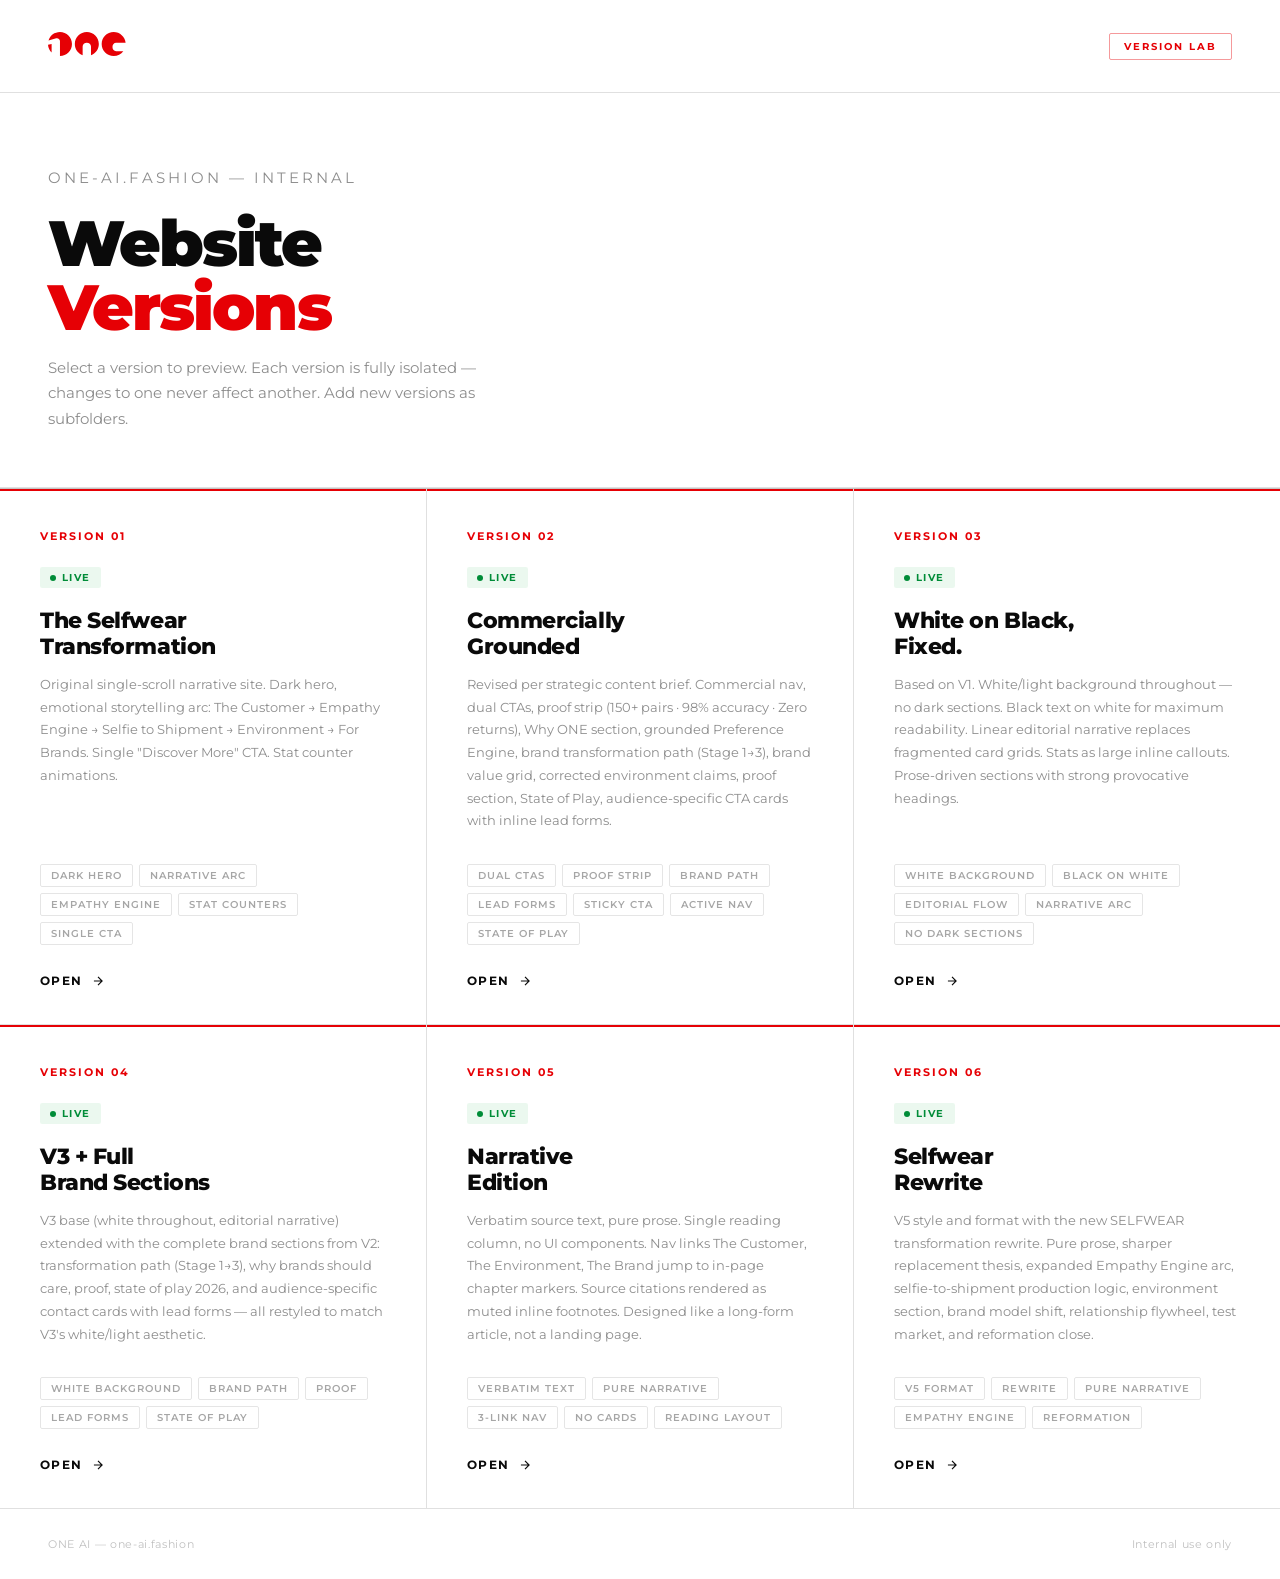
==== index.html @ 87f0263e "Add selfwear v6 page" ====
<!DOCTYPE html>
<html lang="en">
<head>
  <meta charset="UTF-8" />
  <meta name="viewport" content="width=device-width, initial-scale=1.0" />
  <title>ONE — Version Lab</title>
  <link rel="preconnect" href="https://fonts.googleapis.com" />
  <link rel="preconnect" href="https://fonts.gstatic.com" crossorigin />
  <link href="https://fonts.googleapis.com/css2?family=Montserrat:wght@400;500;600;700;800;900&display=swap" rel="stylesheet" />
  <style>
    :root {
      --red: #E60005;
      --black: #0a0a0a;
      --dark: #111;
      --border: rgba(0,0,0,0.08);
      --border-mid: rgba(0,0,0,0.12);
      --font: 'Montserrat', sans-serif;
    }

    *, *::before, *::after { box-sizing: border-box; margin: 0; padding: 0; }

    body {
      font-family: var(--font);
      background: #ffffff;
      color: var(--black);
      min-height: 100vh;
      -webkit-font-smoothing: antialiased;
    }

    /* ---- HEADER ---- */
    header {
      display: flex;
      align-items: center;
      justify-content: space-between;
      padding: 32px 48px;
      border-bottom: 1px solid var(--border-mid);
    }

    .logo svg { height: 24px; width: auto; }

    .lab-badge {
      font-size: 10px;
      font-weight: 700;
      letter-spacing: 0.2em;
      text-transform: uppercase;
      color: var(--red);
      border: 1px solid rgba(230,0,5,0.4);
      padding: 6px 14px;
      border-radius: 2px;
    }

    /* ---- HERO ---- */
    .hero {
      padding: 72px 48px 56px;
      border-bottom: 1px solid var(--border-mid);
    }

    .hero-eyebrow {
      font-size: 11px;
      font-weight: 700;
      letter-spacing: 0.2em;
      text-transform: uppercase;
      color: rgba(0,0,0,0.35);
      margin-bottom: 20px;
    }

    .hero h1 {
      font-size: clamp(36px, 5vw, 64px);
      font-weight: 900;
      letter-spacing: -0.03em;
      line-height: 1;
      margin-bottom: 16px;
      color: var(--black);
    }

    .hero h1 span { color: var(--red); }

    .hero p {
      font-size: 15px;
      color: rgba(0,0,0,0.45);
      font-weight: 400;
      max-width: 480px;
      line-height: 1.7;
    }

    /* ---- GRID ---- */
    .grid {
      display: grid;
      grid-template-columns: repeat(auto-fill, minmax(340px, 1fr));
      gap: 1px;
      background: var(--border-mid);
      border-top: 1px solid var(--border-mid);
    }

    /* ---- VERSION CARD ---- */
    .version-card {
      background: #ffffff;
      padding: 40px 40px 36px;
      display: flex;
      flex-direction: column;
      gap: 0;
      position: relative;
      overflow: hidden;
      transition: background 0.3s;
      text-decoration: none;
      color: inherit;
    }

    .version-card:hover { background: #f7f7f7; }

    .version-card.active::before {
      content: '';
      position: absolute;
      top: 0; left: 0; right: 0;
      height: 2px;
      background: var(--red);
    }

    .version-card.wip { cursor: default; }
    .version-card.wip:hover { background: #ffffff; }

    /* version number */
    .v-num {
      font-size: 11px;
      font-weight: 700;
      letter-spacing: 0.18em;
      text-transform: uppercase;
      color: rgba(0,0,0,0.2);
      margin-bottom: 24px;
    }

    .version-card.active .v-num { color: var(--red); }

    /* status pill */
    .v-status {
      display: inline-flex;
      align-items: center;
      gap: 6px;
      font-size: 10px;
      font-weight: 700;
      letter-spacing: 0.14em;
      text-transform: uppercase;
      padding: 4px 10px;
      border-radius: 2px;
      margin-bottom: 20px;
      width: fit-content;
    }

    .v-status .dot {
      width: 6px; height: 6px;
      border-radius: 50%;
    }

    .v-status.live { background: rgba(0,160,60,0.08); color: #008c38; }
    .v-status.live .dot { background: #008c38; }

    .v-status.wip { background: rgba(180,110,0,0.08); color: #b07000; }
    .v-status.wip .dot { background: #b07000; }

    .v-status.planned { background: rgba(0,0,0,0.04); color: rgba(0,0,0,0.3); }
    .v-status.planned .dot { background: rgba(0,0,0,0.2); }

    /* title */
    .v-title {
      font-size: 22px;
      font-weight: 800;
      letter-spacing: -0.02em;
      color: var(--black);
      margin-bottom: 12px;
      line-height: 1.2;
    }

    /* description */
    .v-desc {
      font-size: 13px;
      line-height: 1.75;
      color: rgba(0,0,0,0.45);
      margin-bottom: 32px;
      flex: 1;
    }

    /* tags */
    .v-tags {
      display: flex;
      flex-wrap: wrap;
      gap: 6px;
      margin-bottom: 28px;
    }

    .v-tag {
      font-size: 10px;
      font-weight: 600;
      letter-spacing: 0.1em;
      text-transform: uppercase;
      color: rgba(0,0,0,0.35);
      border: 1px solid rgba(0,0,0,0.1);
      padding: 4px 10px;
      border-radius: 2px;
    }

    /* CTA */
    .v-cta {
      display: inline-flex;
      align-items: center;
      gap: 8px;
      font-size: 12px;
      font-weight: 700;
      letter-spacing: 0.12em;
      text-transform: uppercase;
      color: var(--black);
      transition: color 0.2s, gap 0.2s;
    }

    .version-card:hover .v-cta { color: var(--red); gap: 12px; }

    .v-cta-disabled {
      font-size: 12px;
      font-weight: 600;
      letter-spacing: 0.1em;
      text-transform: uppercase;
      color: rgba(0,0,0,0.2);
    }

    .v-cta svg, .v-cta-disabled svg {
      width: 14px; height: 14px;
      flex-shrink: 0;
    }

    /* ---- FOOTER ---- */
    footer {
      padding: 28px 48px;
      border-top: 1px solid var(--border-mid);
      display: flex;
      align-items: center;
      justify-content: space-between;
      font-size: 11px;
      color: rgba(0,0,0,0.25);
      letter-spacing: 0.06em;
    }

    /* ---- RESPONSIVE ---- */
    @media (max-width: 600px) {
      header, .hero, footer { padding: 24px; }
      .grid { grid-template-columns: 1fr; }
      .version-card { padding: 28px 24px; }
    }
  </style>
</head>
<body>

  <header>
    <div class="logo">
      <svg viewBox="0 0 550.077 170.079" xmlns="http://www.w3.org/2000/svg">
        <path fill="#E60005" d="M0,91.135c1.524,21.521,11.056,40.831,25.635,54.965V84.266L0,91.135z M169.862,85.04c0-46.967-38.073-85.039-85.039-85.039c-38.071,0-70.298,25.018-81.14,59.51l54.316-14.554l0.007-0.001c1.771-0.479,3.634-0.735,5.557-0.735c11.741,0,21.26,9.518,21.26,21.26v104.599C131.789,170.079,169.862,132.006,169.862,85.04"/>
        <path fill="#E60005" d="M360.18,85.04c0-46.967-38.072-85.039-85.039-85.039s-85.04,38.072-85.04,85.039c0,36.559,23.07,67.728,55.446,79.747v-62.739c0-14.09,13.249-25.512,29.594-25.512c16.343,0,29.593,11.422,29.593,25.512v0.001v62.738C337.109,152.768,360.18,121.599,360.18,85.04"/>
        <path fill="#E60005" d="M550.077,76.536c-4.268-42.974-40.523-76.535-84.618-76.535c-46.967,0-85.04,38.073-85.04,85.039s38.073,85.039,85.04,85.039c27.973,0,52.792-13.508,68.29-34.356h-51.283c-14.089,0-25.511-13.249-25.511-29.593s11.422-29.594,25.511-29.594c0.001,0,0.001,0,0.001,0H550.077z"/>
      </svg>
    </div>
    <div class="lab-badge">Version Lab</div>
  </header>

  <div class="hero">
    <p class="hero-eyebrow">one-ai.fashion — internal</p>
    <h1>Website<br/><span>Versions</span></h1>
    <p>Select a version to preview. Each version is fully isolated — changes to one never affect another. Add new versions as subfolders.</p>
  </div>

  <div class="grid">

    <!-- V1 — LIVE -->
    <a class="version-card active" href="v1/">
      <div class="v-num">Version 01</div>
      <div class="v-status live"><span class="dot"></span> Live</div>
      <div class="v-title">The Selfwear<br/>Transformation</div>
      <p class="v-desc">Original single-scroll narrative site. Dark hero, emotional storytelling arc: The Customer → Empathy Engine → Selfie to Shipment → Environment → For Brands. Single "Discover More" CTA. Stat counter animations.</p>
      <div class="v-tags">
        <span class="v-tag">Dark Hero</span>
        <span class="v-tag">Narrative Arc</span>
        <span class="v-tag">Empathy Engine</span>
        <span class="v-tag">Stat Counters</span>
        <span class="v-tag">Single CTA</span>
      </div>
      <div class="v-cta">
        Open
        <svg viewBox="0 0 24 24" fill="none" stroke="currentColor" stroke-width="2"><path d="M5 12h14M12 5l7 7-7 7"/></svg>
      </div>
    </a>

    <!-- V2 — LIVE -->
    <a class="version-card active" href="v2/">
      <div class="v-num">Version 02</div>
      <div class="v-status live"><span class="dot"></span> Live</div>
      <div class="v-title">Commercially<br/>Grounded</div>
      <p class="v-desc">Revised per strategic content brief. Commercial nav, dual CTAs, proof strip (150+ pairs · 98% accuracy · Zero returns), Why ONE section, grounded Preference Engine, brand transformation path (Stage 1→3), brand value grid, corrected environment claims, proof section, State of Play, audience-specific CTA cards with inline lead forms.</p>
      <div class="v-tags">
        <span class="v-tag">Dual CTAs</span>
        <span class="v-tag">Proof Strip</span>
        <span class="v-tag">Brand Path</span>
        <span class="v-tag">Lead Forms</span>
        <span class="v-tag">Sticky CTA</span>
        <span class="v-tag">Active Nav</span>
        <span class="v-tag">State of Play</span>
      </div>
      <div class="v-cta">
        Open
        <svg viewBox="0 0 24 24" fill="none" stroke="currentColor" stroke-width="2"><path d="M5 12h14M12 5l7 7-7 7"/></svg>
      </div>
    </a>

    <!-- V3 — LIVE -->
    <a class="version-card active" href="v3/">
      <div class="v-num">Version 03</div>
      <div class="v-status live"><span class="dot"></span> Live</div>
      <div class="v-title">White on Black,<br/>Fixed.</div>
      <p class="v-desc">Based on V1. White/light background throughout — no dark sections. Black text on white for maximum readability. Linear editorial narrative replaces fragmented card grids. Stats as large inline callouts. Prose-driven sections with strong provocative headings.</p>
      <div class="v-tags">
        <span class="v-tag">White Background</span>
        <span class="v-tag">Black on White</span>
        <span class="v-tag">Editorial Flow</span>
        <span class="v-tag">Narrative Arc</span>
        <span class="v-tag">No Dark Sections</span>
      </div>
      <div class="v-cta">
        Open
        <svg viewBox="0 0 24 24" fill="none" stroke="currentColor" stroke-width="2"><path d="M5 12h14M12 5l7 7-7 7"/></svg>
      </div>
    </a>

    <!-- V4 — LIVE -->
    <a class="version-card active" href="v4/">
      <div class="v-num">Version 04</div>
      <div class="v-status live"><span class="dot"></span> Live</div>
      <div class="v-title">V3 + Full<br/>Brand Sections</div>
      <p class="v-desc">V3 base (white throughout, editorial narrative) extended with the complete brand sections from V2: transformation path (Stage 1→3), why brands should care, proof, state of play 2026, and audience-specific contact cards with lead forms — all restyled to match V3's white/light aesthetic.</p>
      <div class="v-tags">
        <span class="v-tag">White Background</span>
        <span class="v-tag">Brand Path</span>
        <span class="v-tag">Proof</span>
        <span class="v-tag">Lead Forms</span>
        <span class="v-tag">State of Play</span>
      </div>
      <div class="v-cta">
        Open
        <svg viewBox="0 0 24 24" fill="none" stroke="currentColor" stroke-width="2"><path d="M5 12h14M12 5l7 7-7 7"/></svg>
      </div>
    </a>

    <!-- V5 — LIVE -->
    <a class="version-card active" href="v5/">
      <div class="v-num">Version 05</div>
      <div class="v-status live"><span class="dot"></span> Live</div>
      <div class="v-title">Narrative<br/>Edition</div>
      <p class="v-desc">Verbatim source text, pure prose. Single reading column, no UI components. Nav links The Customer, The Environment, The Brand jump to in-page chapter markers. Source citations rendered as muted inline footnotes. Designed like a long-form article, not a landing page.</p>
      <div class="v-tags">
        <span class="v-tag">Verbatim Text</span>
        <span class="v-tag">Pure Narrative</span>
        <span class="v-tag">3-Link Nav</span>
        <span class="v-tag">No Cards</span>
        <span class="v-tag">Reading Layout</span>
      </div>
      <div class="v-cta">
        Open
        <svg viewBox="0 0 24 24" fill="none" stroke="currentColor" stroke-width="2"><path d="M5 12h14M12 5l7 7-7 7"/></svg>
      </div>
    </a>

    <!-- V6 - LIVE -->
    <a class="version-card active" href="v6/">
      <div class="v-num">Version 06</div>
      <div class="v-status live"><span class="dot"></span> Live</div>
      <div class="v-title">Selfwear<br/>Rewrite</div>
      <p class="v-desc">V5 style and format with the new SELFWEAR transformation rewrite. Pure prose, sharper replacement thesis, expanded Empathy Engine arc, selfie-to-shipment production logic, environment section, brand model shift, relationship flywheel, test market, and reformation close.</p>
      <div class="v-tags">
        <span class="v-tag">V5 Format</span>
        <span class="v-tag">Rewrite</span>
        <span class="v-tag">Pure Narrative</span>
        <span class="v-tag">Empathy Engine</span>
        <span class="v-tag">Reformation</span>
      </div>
      <div class="v-cta">
        Open
        <svg viewBox="0 0 24 24" fill="none" stroke="currentColor" stroke-width="2"><path d="M5 12h14M12 5l7 7-7 7"/></svg>
      </div>
    </a>

  </div>

  <footer>
    <span>ONE AI — one-ai.fashion</span>
    <span>Internal use only</span>
  </footer>

</body>
</html>
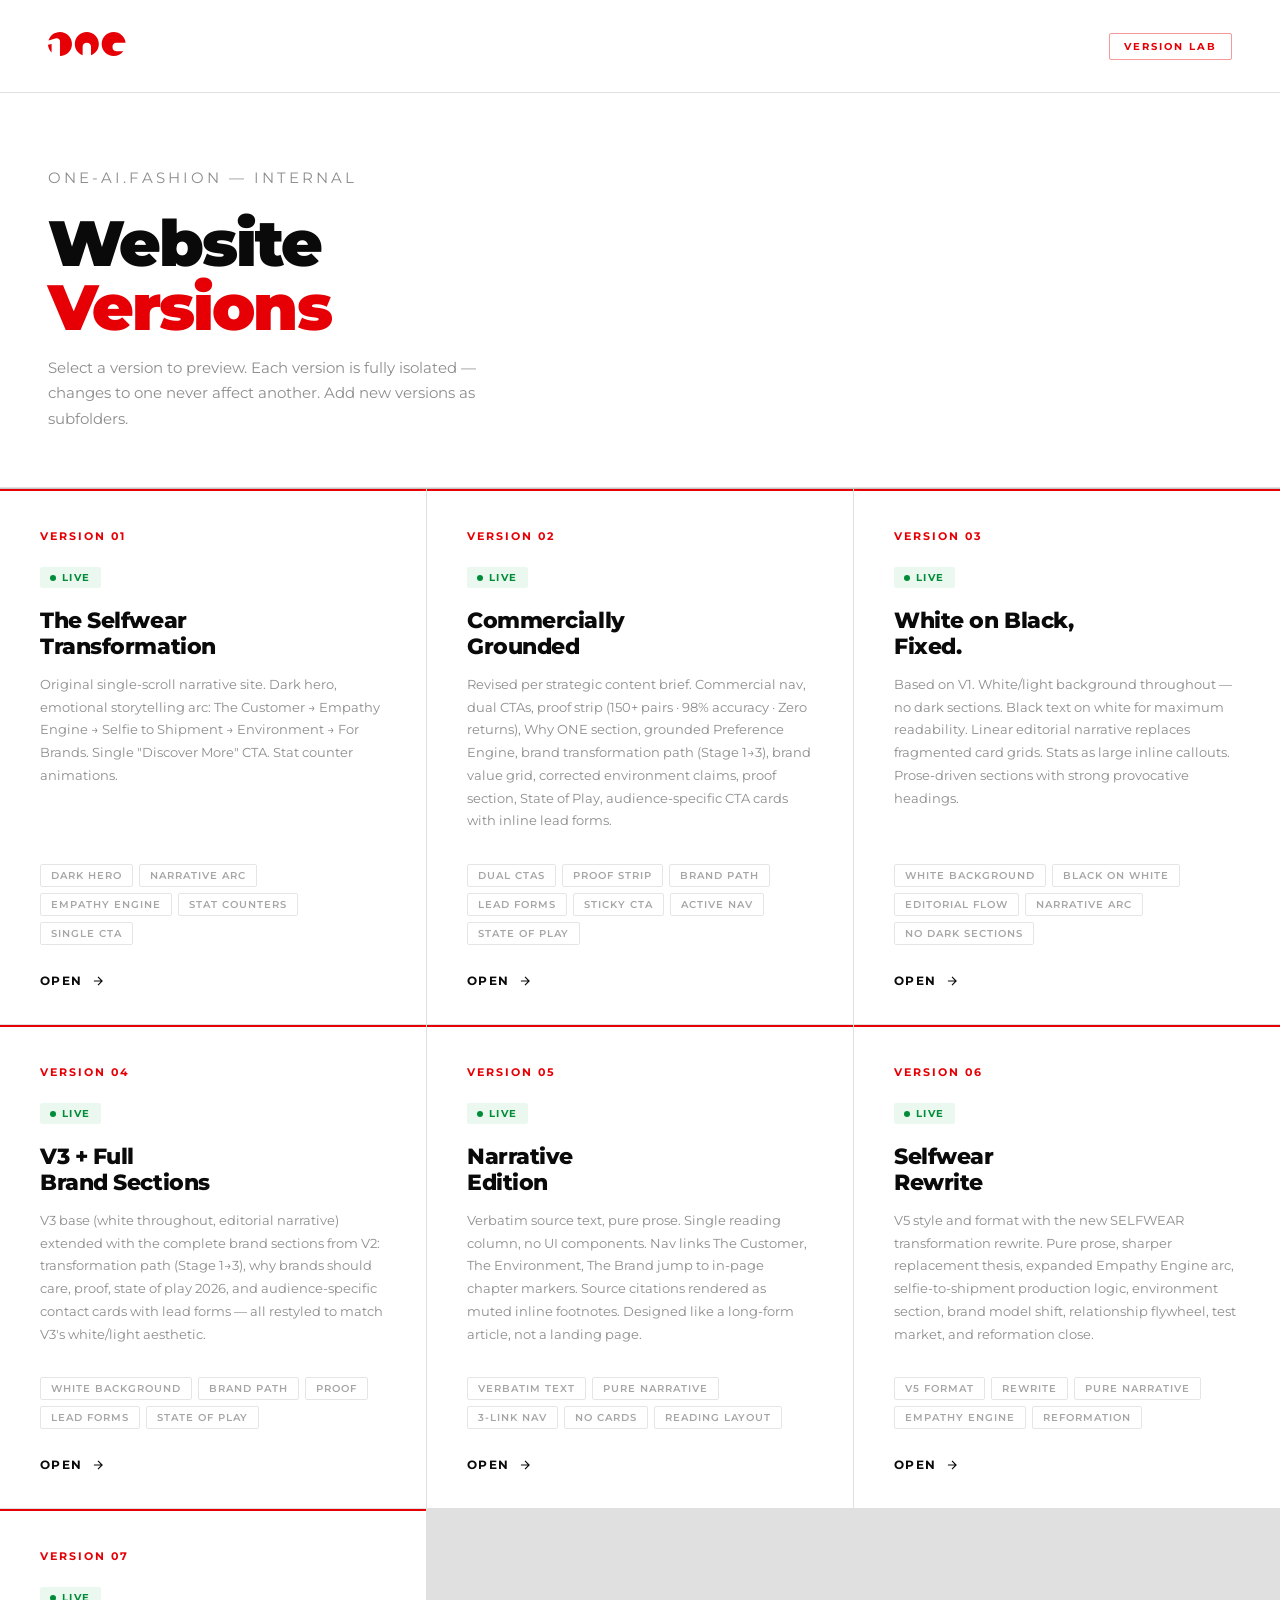
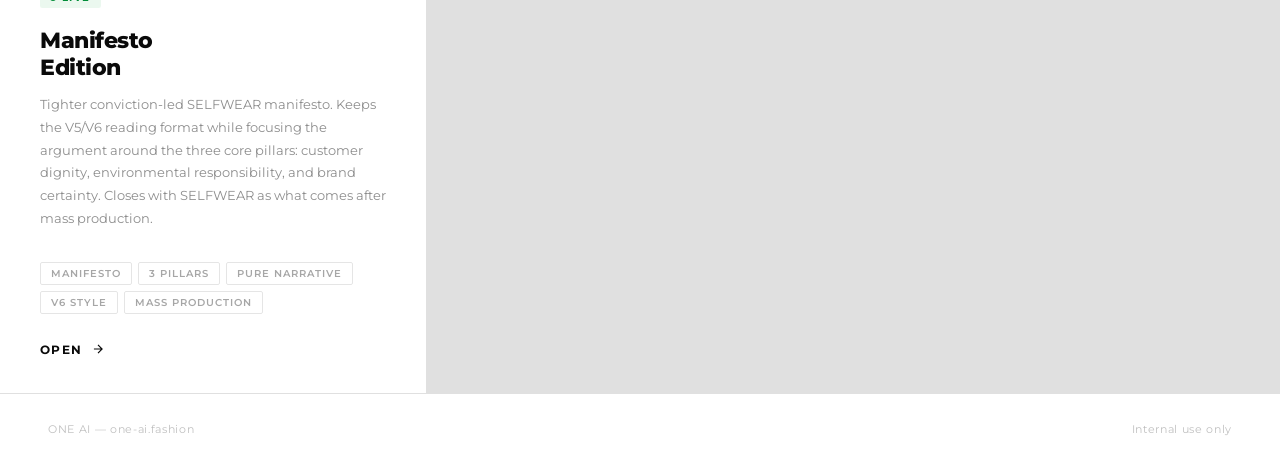
==== commit 17a9a81c: "Add selfwear v7 manifesto page" ====
--- a/index.html
+++ b/index.html
@@ -383,6 +383,25 @@
       </div>
     </a>
 
+    <!-- V7 - LIVE -->
+    <a class="version-card active" href="v7/">
+      <div class="v-num">Version 07</div>
+      <div class="v-status live"><span class="dot"></span> Live</div>
+      <div class="v-title">Manifesto<br/>Edition</div>
+      <p class="v-desc">Tighter conviction-led SELFWEAR manifesto. Keeps the V5/V6 reading format while focusing the argument around the three core pillars: customer dignity, environmental responsibility, and brand certainty. Closes with SELFWEAR as what comes after mass production.</p>
+      <div class="v-tags">
+        <span class="v-tag">Manifesto</span>
+        <span class="v-tag">3 Pillars</span>
+        <span class="v-tag">Pure Narrative</span>
+        <span class="v-tag">V6 Style</span>
+        <span class="v-tag">Mass Production</span>
+      </div>
+      <div class="v-cta">
+        Open
+        <svg viewBox="0 0 24 24" fill="none" stroke="currentColor" stroke-width="2"><path d="M5 12h14M12 5l7 7-7 7"/></svg>
+      </div>
+    </a>
+
   </div>
 
   <footer>
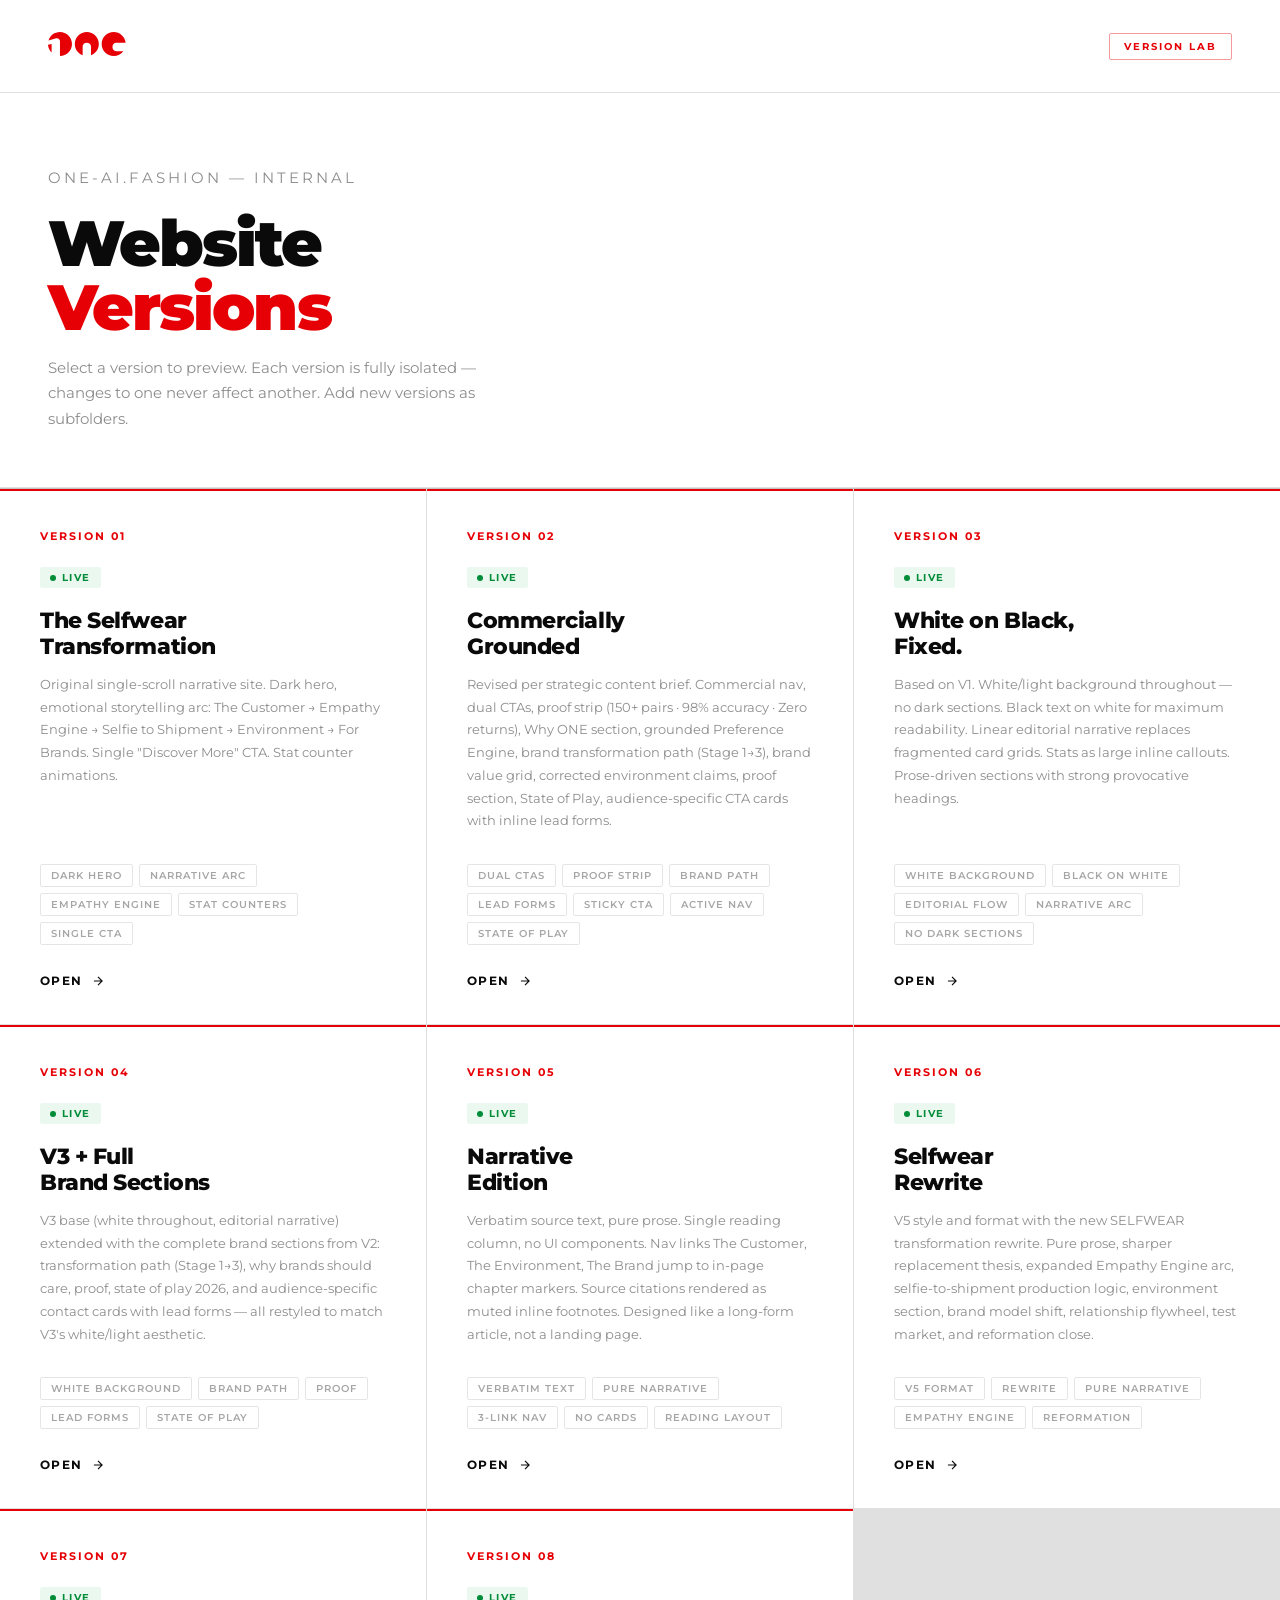
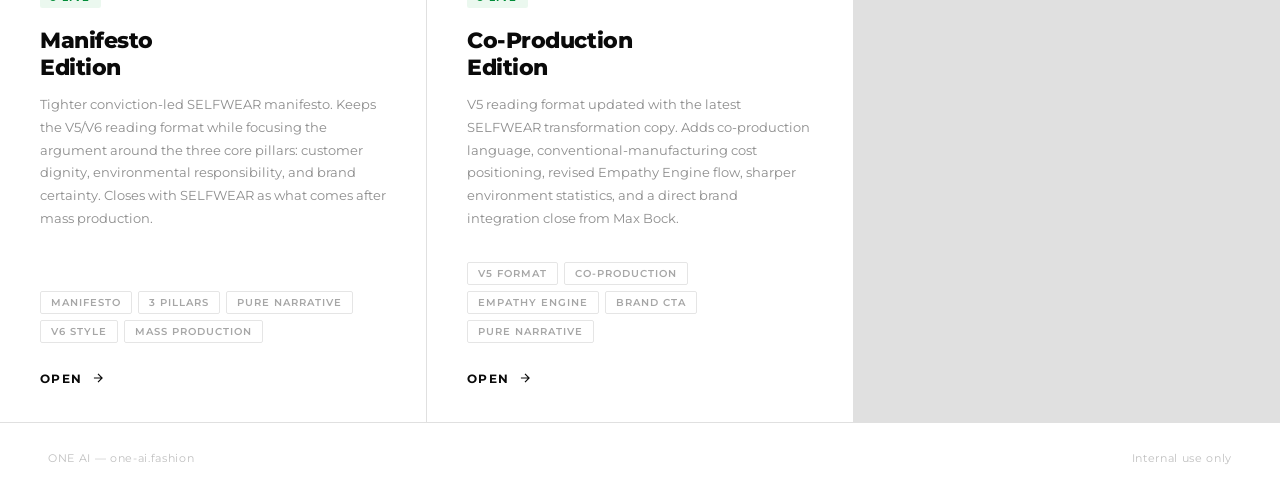
==== commit 391754c3: "Add selfwear v8 co-production page" ====
--- a/index.html
+++ b/index.html
@@ -402,6 +402,25 @@
       </div>
     </a>
 
+    <!-- V8 - LIVE -->
+    <a class="version-card active" href="v8/">
+      <div class="v-num">Version 08</div>
+      <div class="v-status live"><span class="dot"></span> Live</div>
+      <div class="v-title">Co-Production<br/>Edition</div>
+      <p class="v-desc">V5 reading format updated with the latest SELFWEAR transformation copy. Adds co-production language, conventional-manufacturing cost positioning, revised Empathy Engine flow, sharper environment statistics, and a direct brand integration close from Max Bock.</p>
+      <div class="v-tags">
+        <span class="v-tag">V5 Format</span>
+        <span class="v-tag">Co-Production</span>
+        <span class="v-tag">Empathy Engine</span>
+        <span class="v-tag">Brand CTA</span>
+        <span class="v-tag">Pure Narrative</span>
+      </div>
+      <div class="v-cta">
+        Open
+        <svg viewBox="0 0 24 24" fill="none" stroke="currentColor" stroke-width="2"><path d="M5 12h14M12 5l7 7-7 7"/></svg>
+      </div>
+    </a>
+
   </div>
 
   <footer>
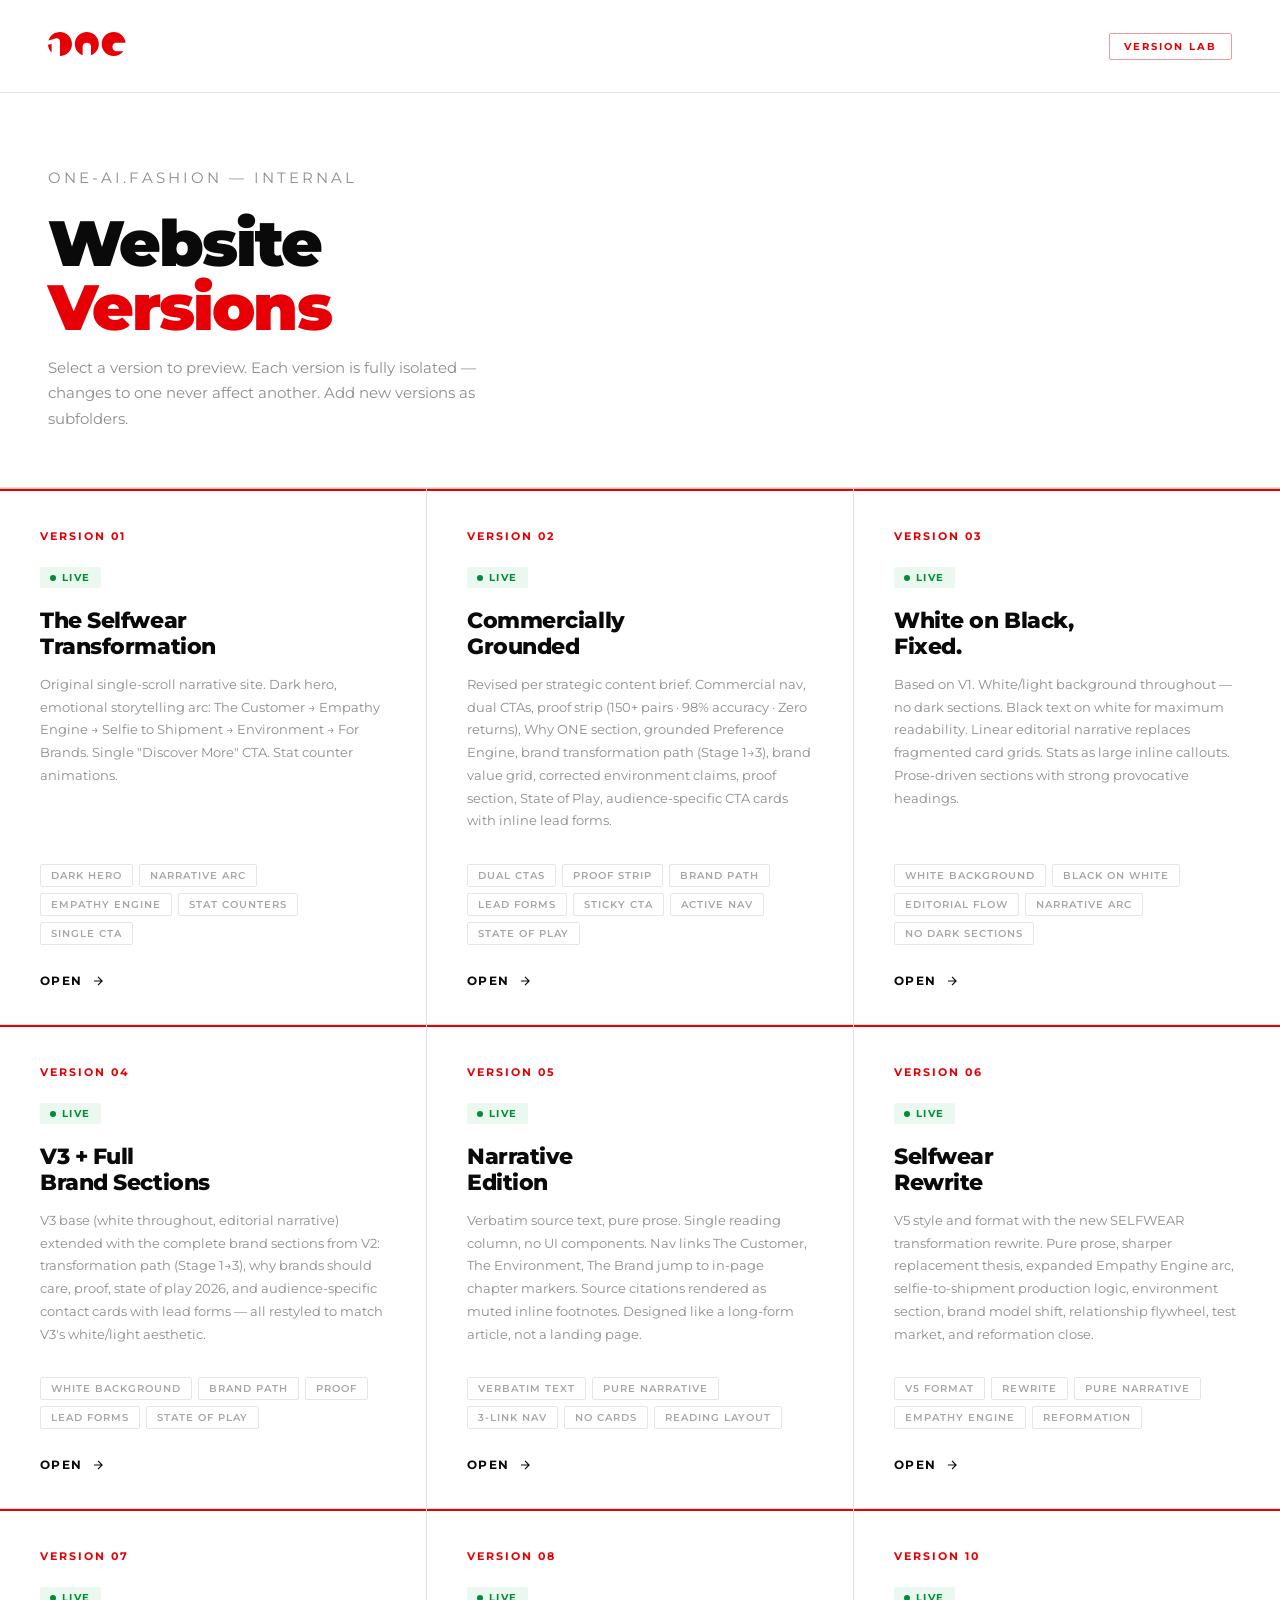
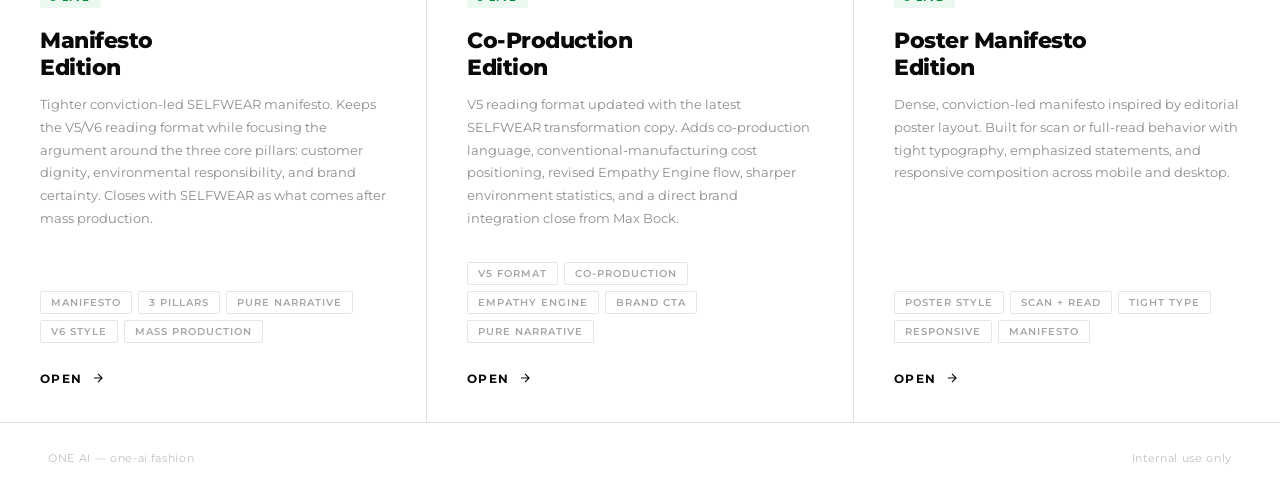
==== commit 28f20513: "Add V10 responsive poster-style manifesto page" ====
--- a/index.html
+++ b/index.html
@@ -421,6 +421,25 @@
       </div>
     </a>
 
+    <!-- V10 - LIVE -->
+    <a class="version-card active" href="v10/">
+      <div class="v-num">Version 10</div>
+      <div class="v-status live"><span class="dot"></span> Live</div>
+      <div class="v-title">Poster Manifesto<br/>Edition</div>
+      <p class="v-desc">Dense, conviction-led manifesto inspired by editorial poster layout. Built for scan or full-read behavior with tight typography, emphasized statements, and responsive composition across mobile and desktop.</p>
+      <div class="v-tags">
+        <span class="v-tag">Poster Style</span>
+        <span class="v-tag">Scan + Read</span>
+        <span class="v-tag">Tight Type</span>
+        <span class="v-tag">Responsive</span>
+        <span class="v-tag">Manifesto</span>
+      </div>
+      <div class="v-cta">
+        Open
+        <svg viewBox="0 0 24 24" fill="none" stroke="currentColor" stroke-width="2"><path d="M5 12h14M12 5l7 7-7 7"/></svg>
+      </div>
+    </a>
+
   </div>
 
   <footer>
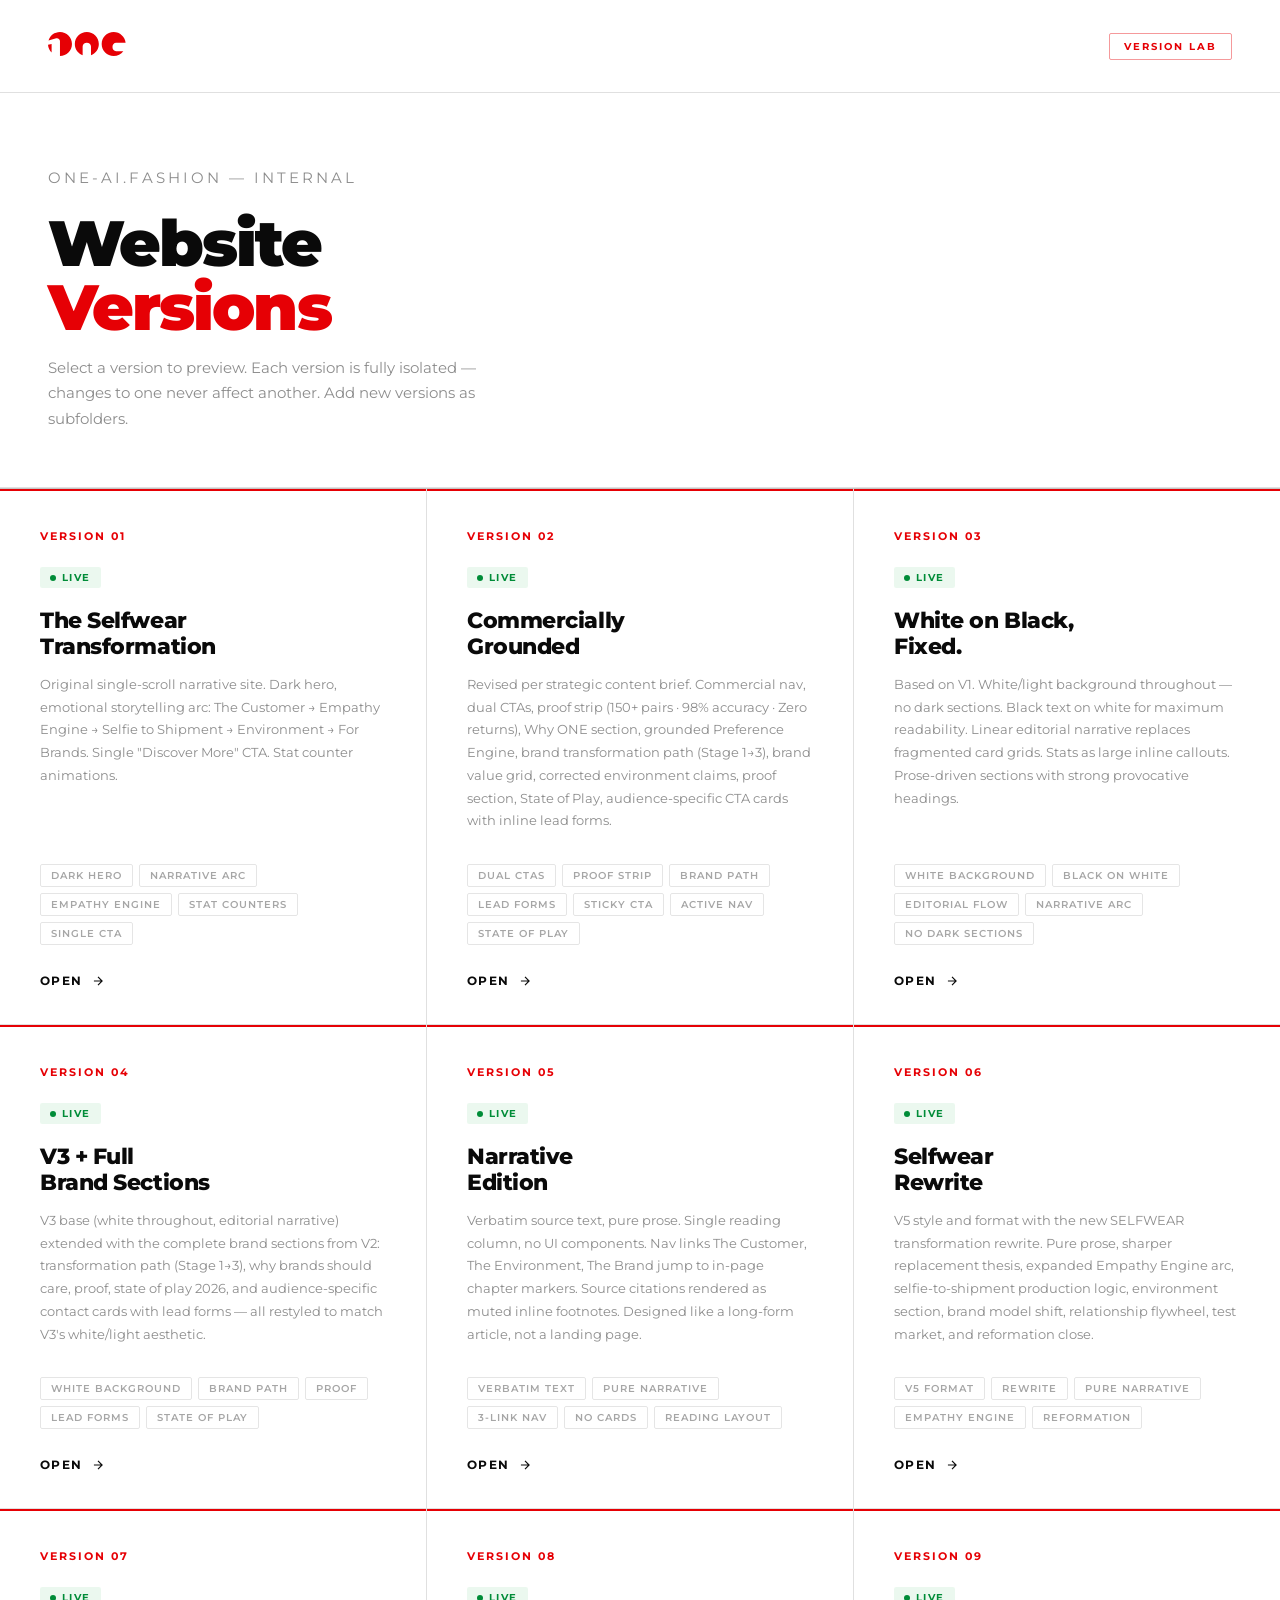
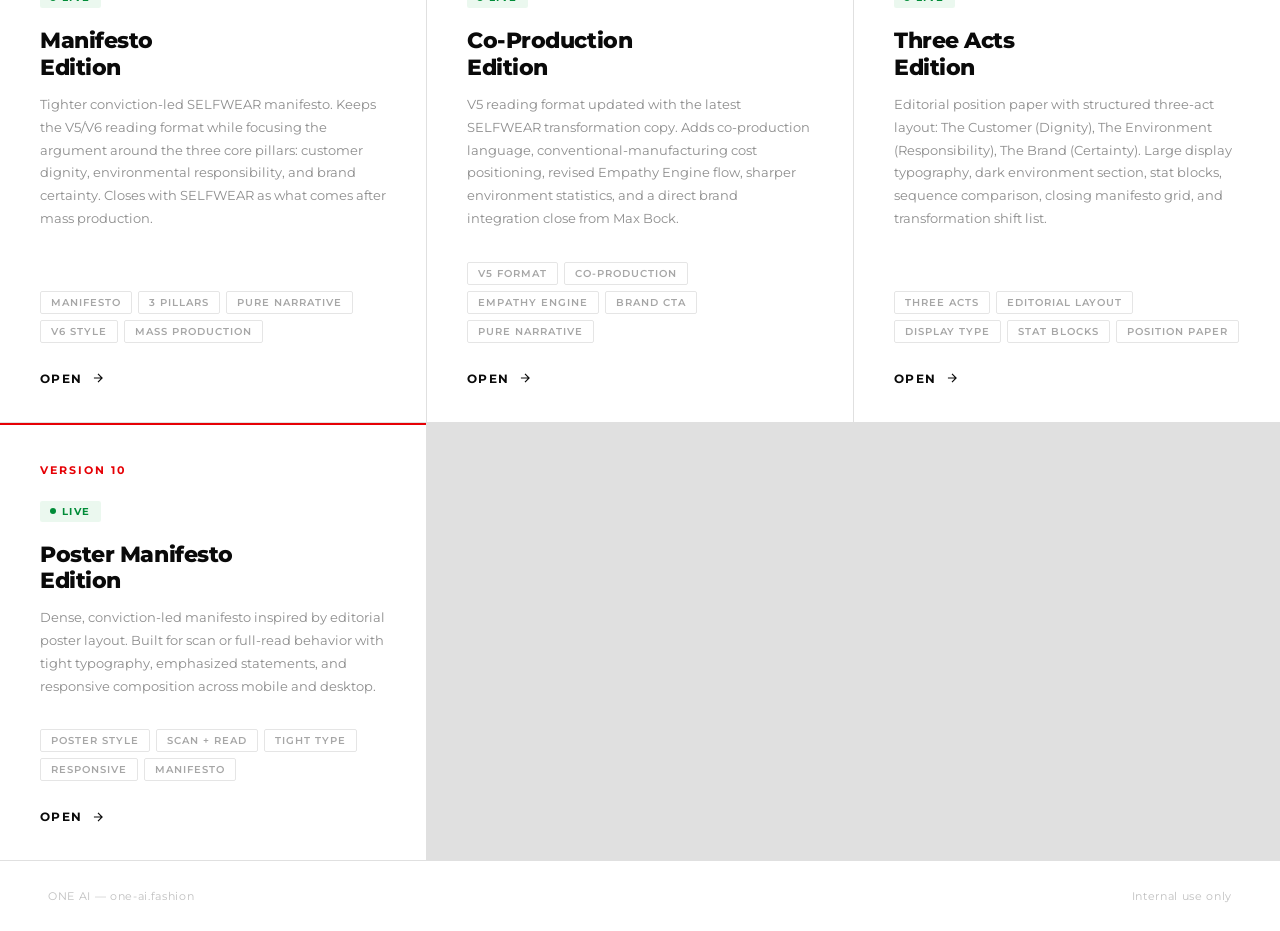
==== commit a6a9596d: "Add V9 standalone sales engine edition Replicates sales-engine.negronvangrieken.com/Selfwear_Standal" ====
--- a/index.html
+++ b/index.html
@@ -421,6 +421,25 @@
       </div>
     </a>
 
+    <!-- V9 - LIVE -->
+    <a class="version-card active" href="v9/">
+      <div class="v-num">Version 09</div>
+      <div class="v-status live"><span class="dot"></span> Live</div>
+      <div class="v-title">Three Acts<br/>Edition</div>
+      <p class="v-desc">Editorial position paper with structured three-act layout: The Customer (Dignity), The Environment (Responsibility), The Brand (Certainty). Large display typography, dark environment section, stat blocks, sequence comparison, closing manifesto grid, and transformation shift list.</p>
+      <div class="v-tags">
+        <span class="v-tag">Three Acts</span>
+        <span class="v-tag">Editorial Layout</span>
+        <span class="v-tag">Display Type</span>
+        <span class="v-tag">Stat Blocks</span>
+        <span class="v-tag">Position Paper</span>
+      </div>
+      <div class="v-cta">
+        Open
+        <svg viewBox="0 0 24 24" fill="none" stroke="currentColor" stroke-width="2"><path d="M5 12h14M12 5l7 7-7 7"/></svg>
+      </div>
+    </a>
+
     <!-- V10 - LIVE -->
     <a class="version-card active" href="v10/">
       <div class="v-num">Version 10</div>
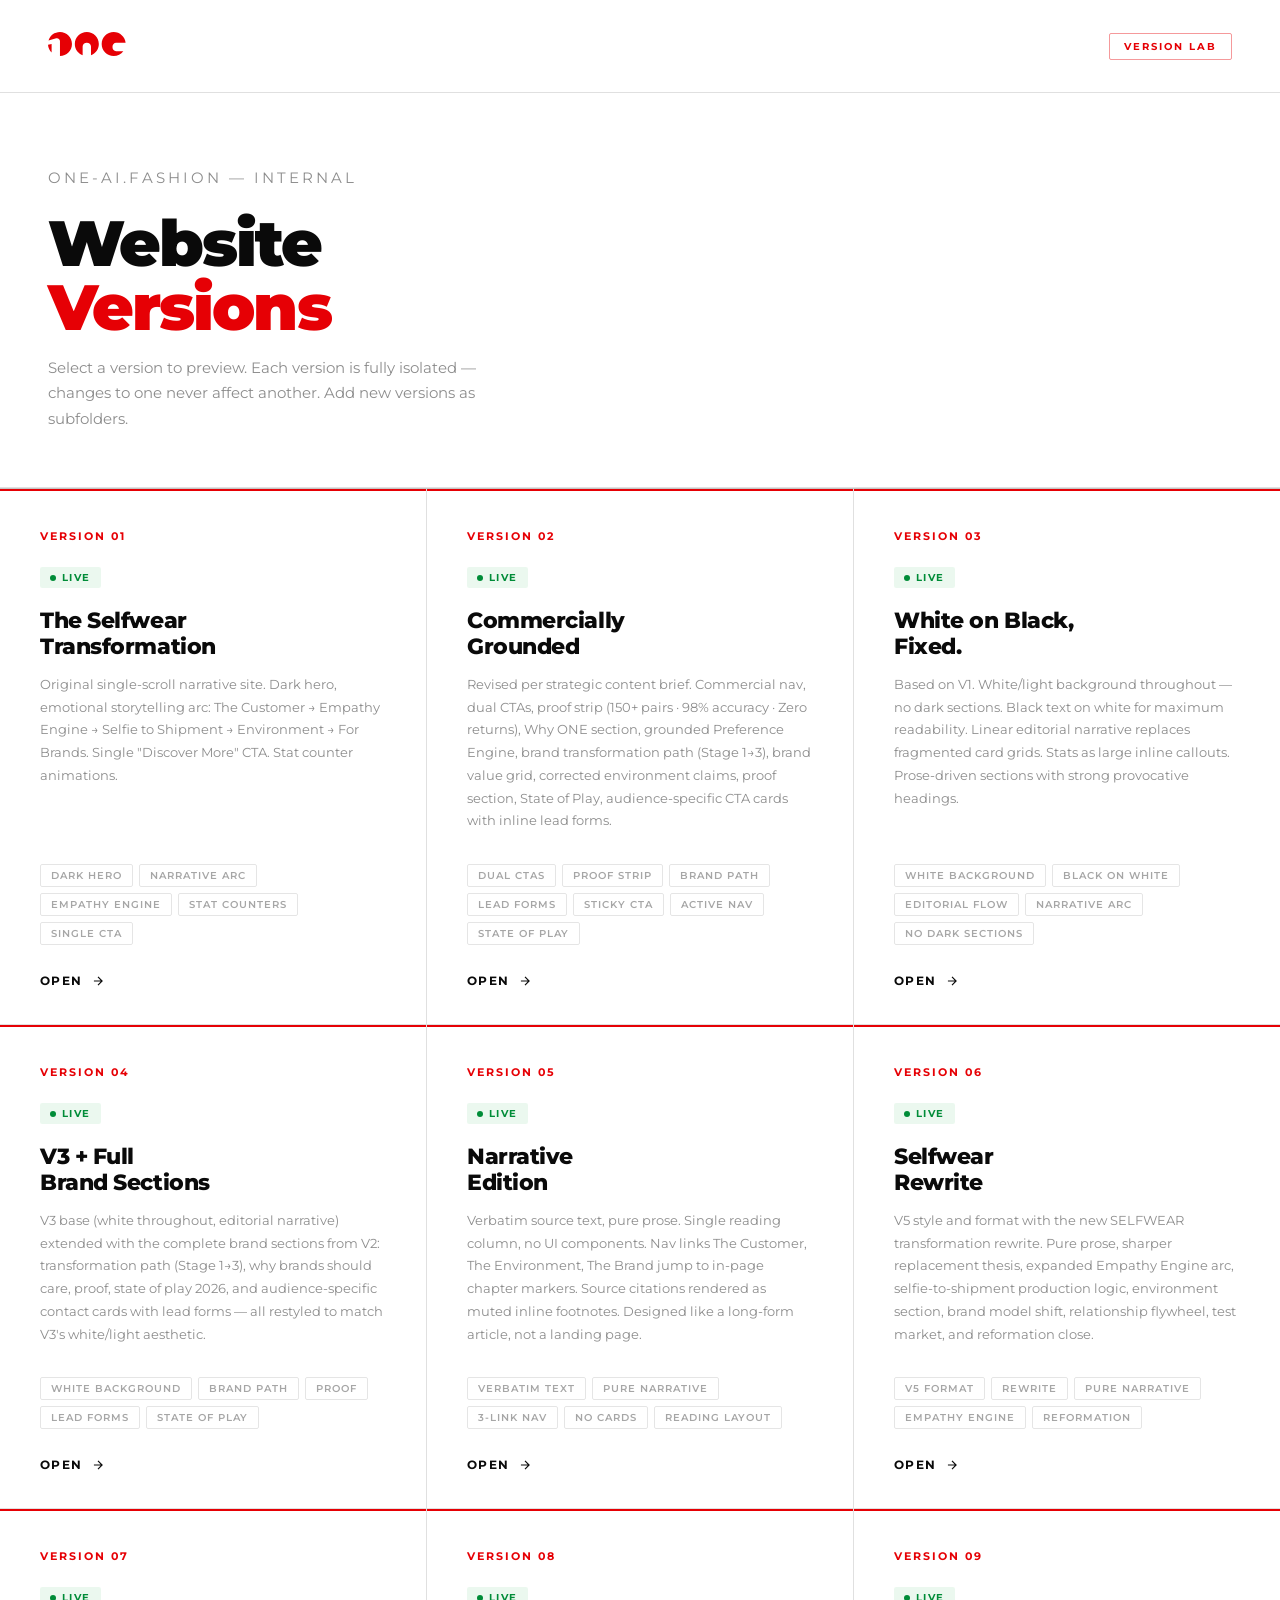
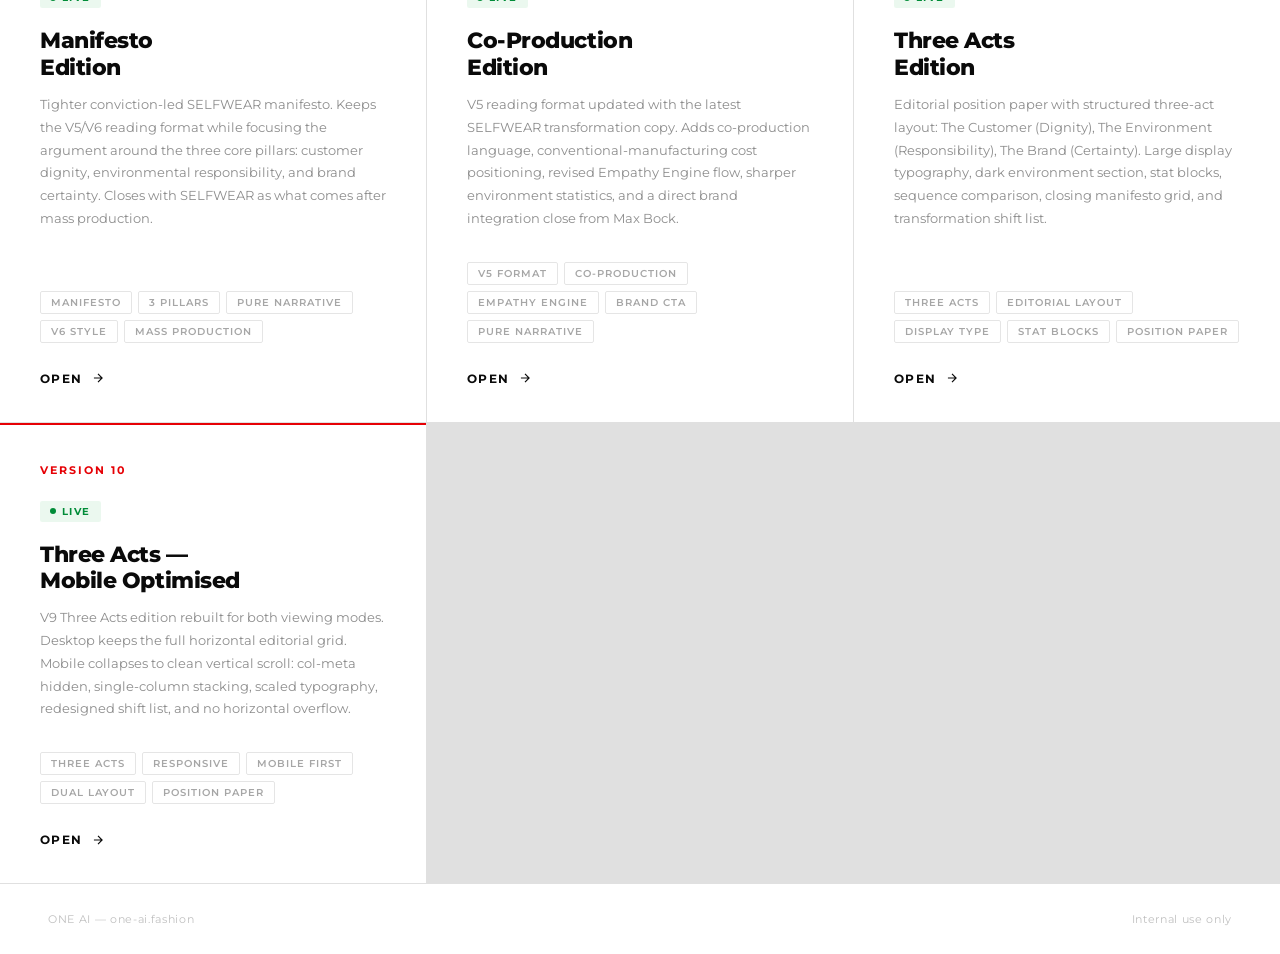
==== commit c16a88f8: "Replace v10 with Three Acts mobile-optimised edition V10 is now the V9 Three Acts content rebuilt fo" ====
--- a/index.html
+++ b/index.html
@@ -444,14 +444,14 @@
     <a class="version-card active" href="v10/">
       <div class="v-num">Version 10</div>
       <div class="v-status live"><span class="dot"></span> Live</div>
-      <div class="v-title">Poster Manifesto<br/>Edition</div>
-      <p class="v-desc">Dense, conviction-led manifesto inspired by editorial poster layout. Built for scan or full-read behavior with tight typography, emphasized statements, and responsive composition across mobile and desktop.</p>
-      <div class="v-tags">
-        <span class="v-tag">Poster Style</span>
-        <span class="v-tag">Scan + Read</span>
-        <span class="v-tag">Tight Type</span>
+      <div class="v-title">Three Acts —<br/>Mobile Optimised</div>
+      <p class="v-desc">V9 Three Acts edition rebuilt for both viewing modes. Desktop keeps the full horizontal editorial grid. Mobile collapses to clean vertical scroll: col-meta hidden, single-column stacking, scaled typography, redesigned shift list, and no horizontal overflow.</p>
+      <div class="v-tags">
+        <span class="v-tag">Three Acts</span>
         <span class="v-tag">Responsive</span>
-        <span class="v-tag">Manifesto</span>
+        <span class="v-tag">Mobile First</span>
+        <span class="v-tag">Dual Layout</span>
+        <span class="v-tag">Position Paper</span>
       </div>
       <div class="v-cta">
         Open
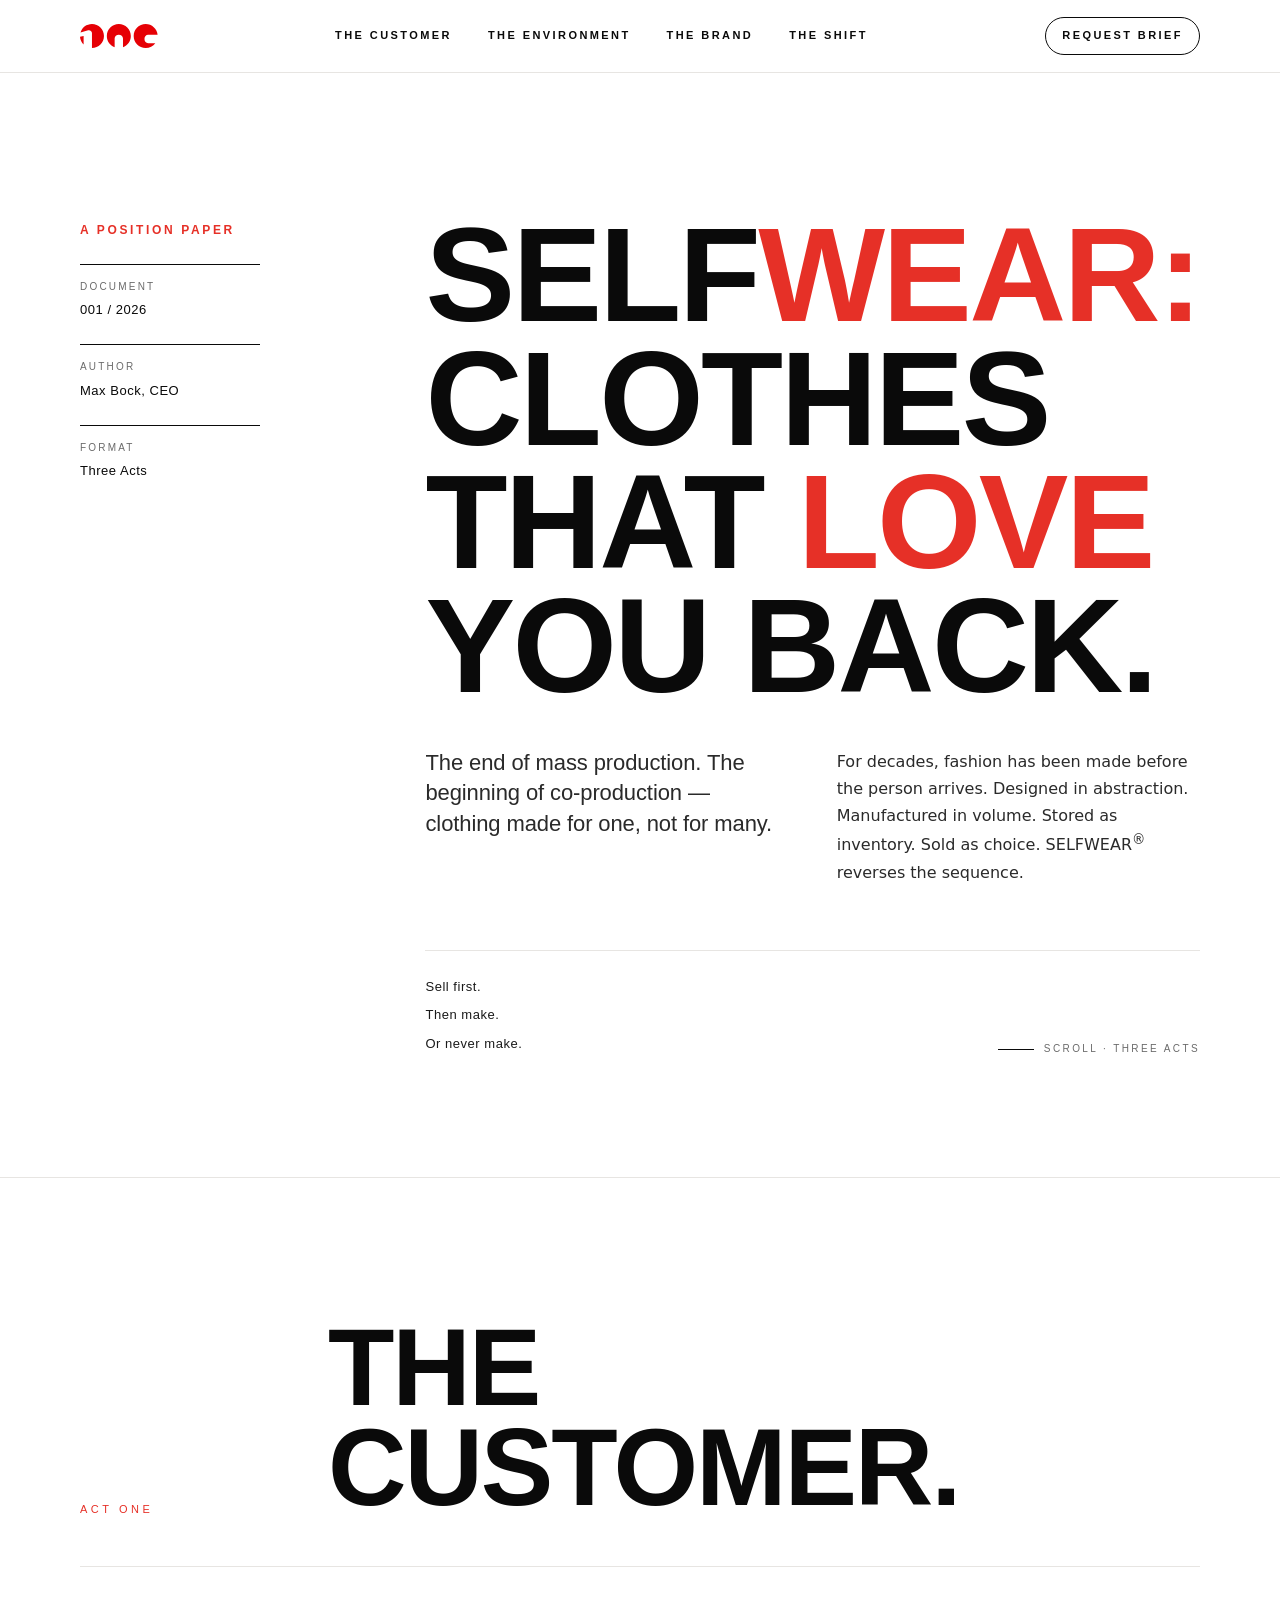
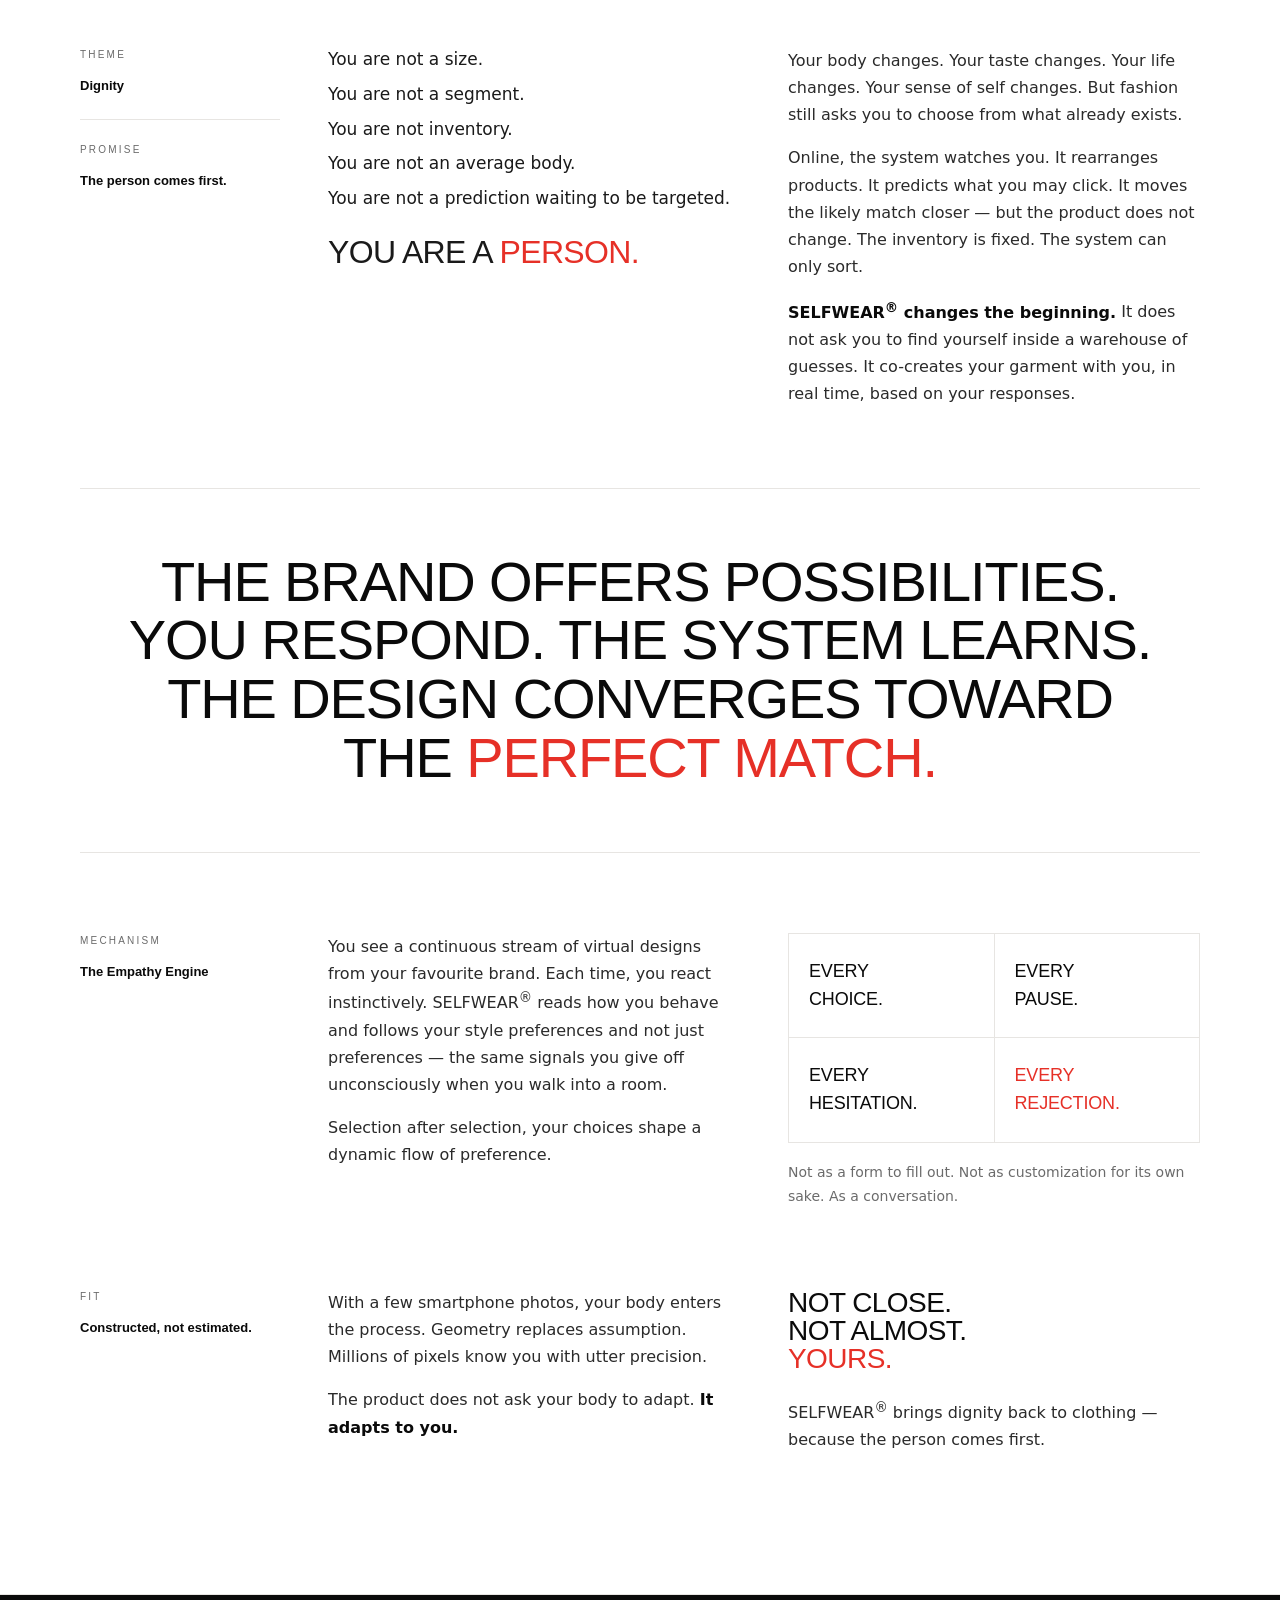
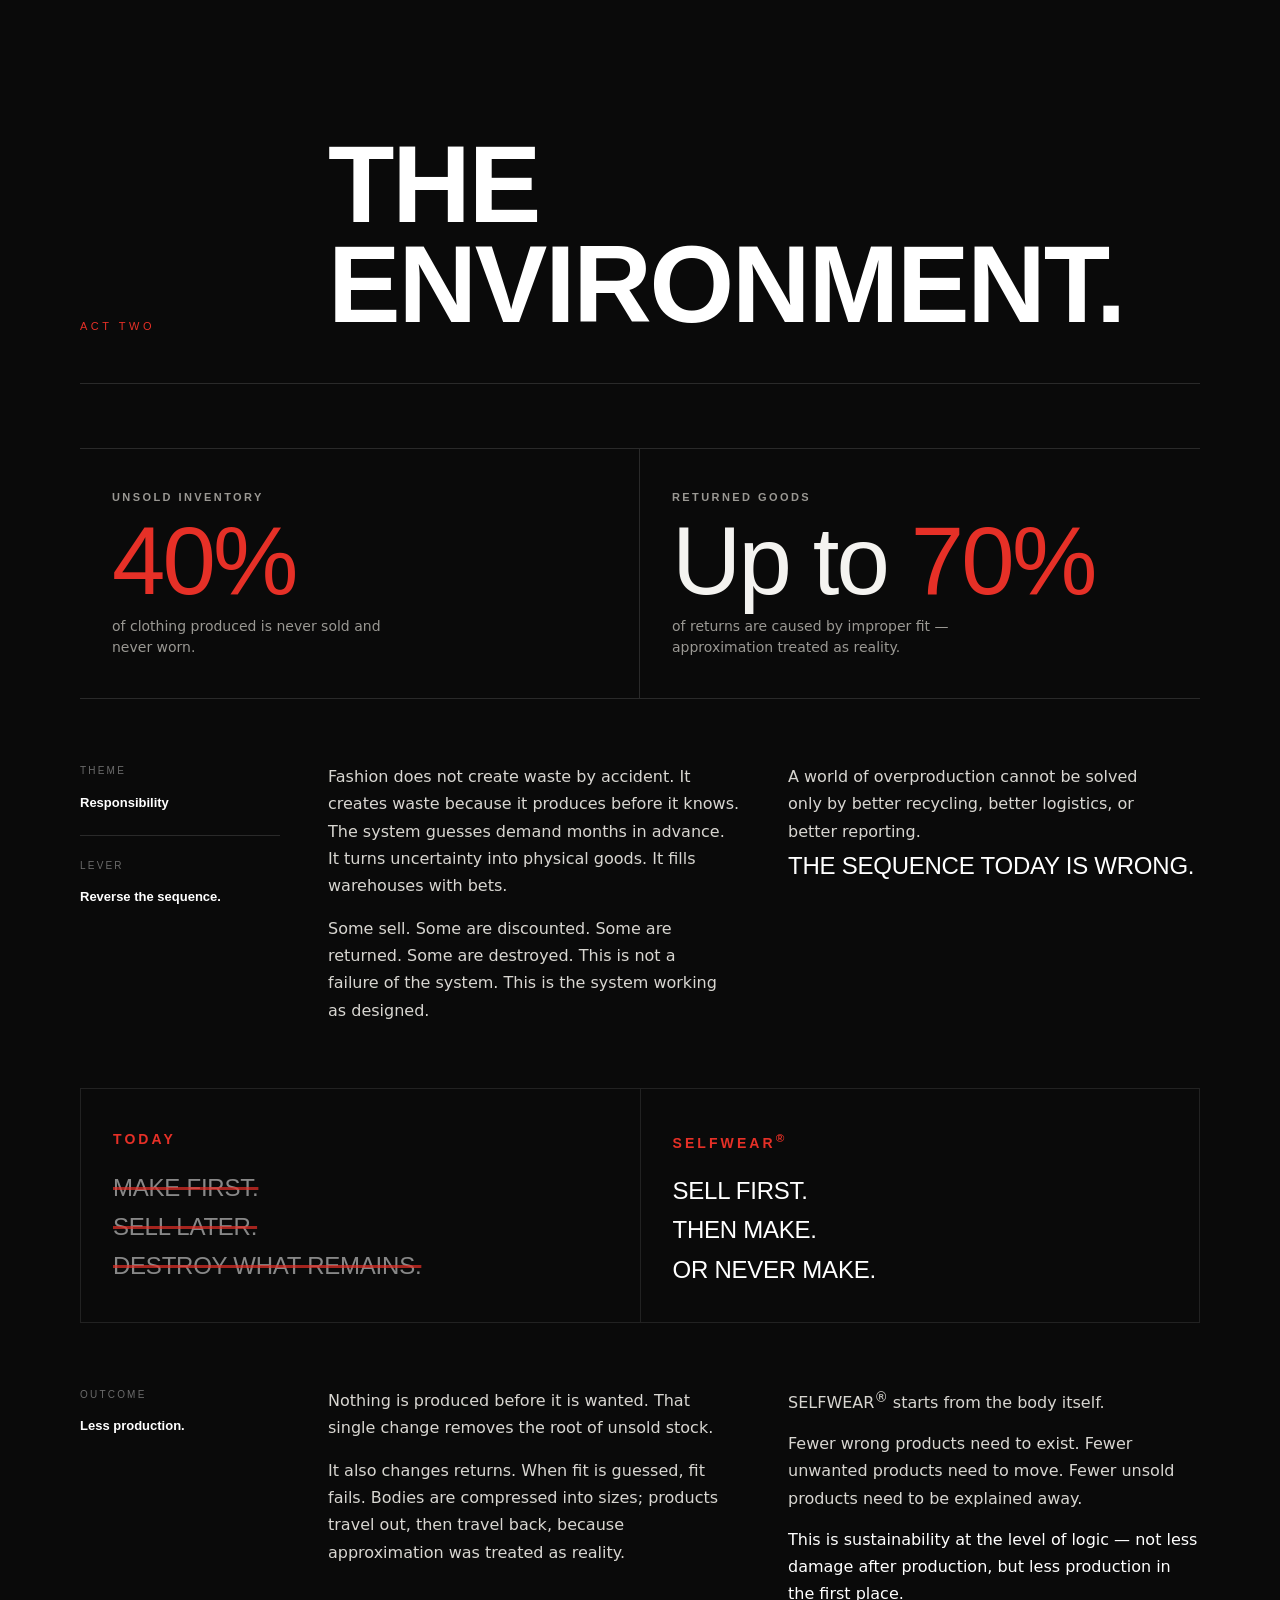
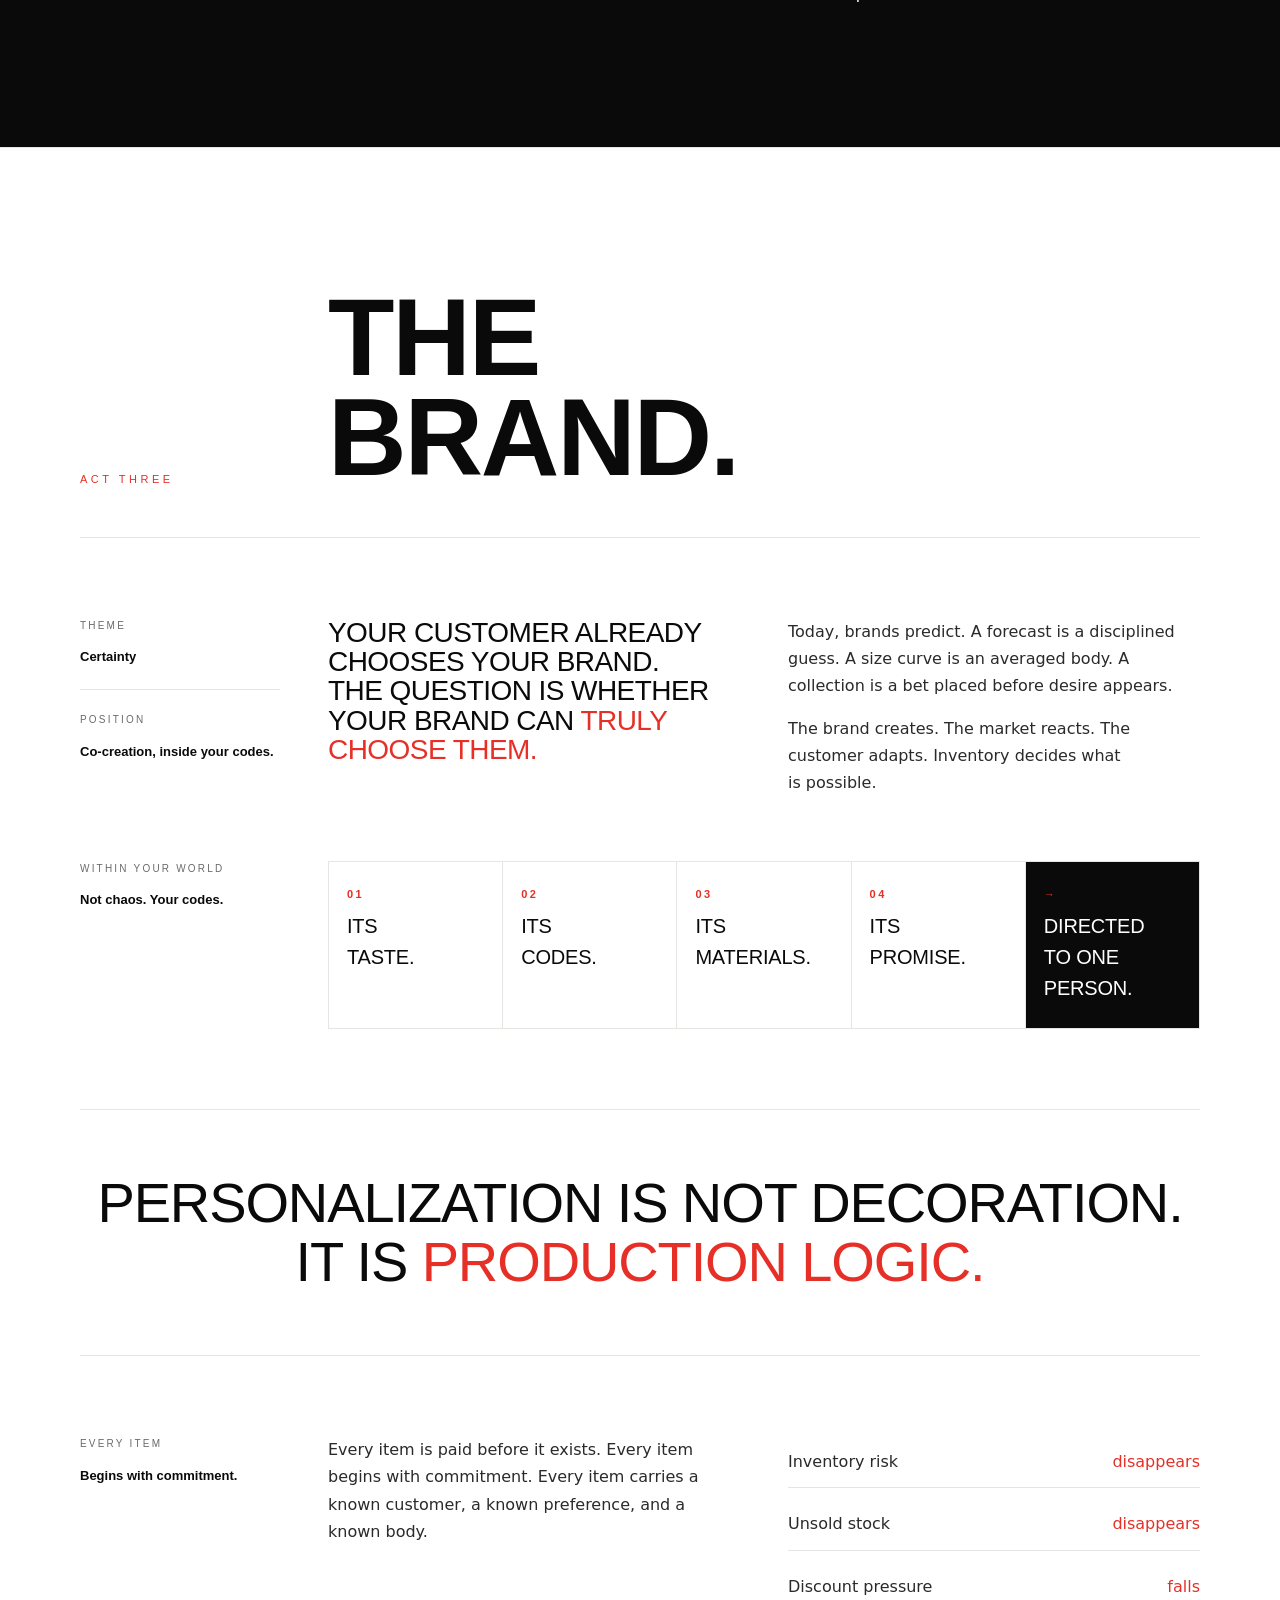
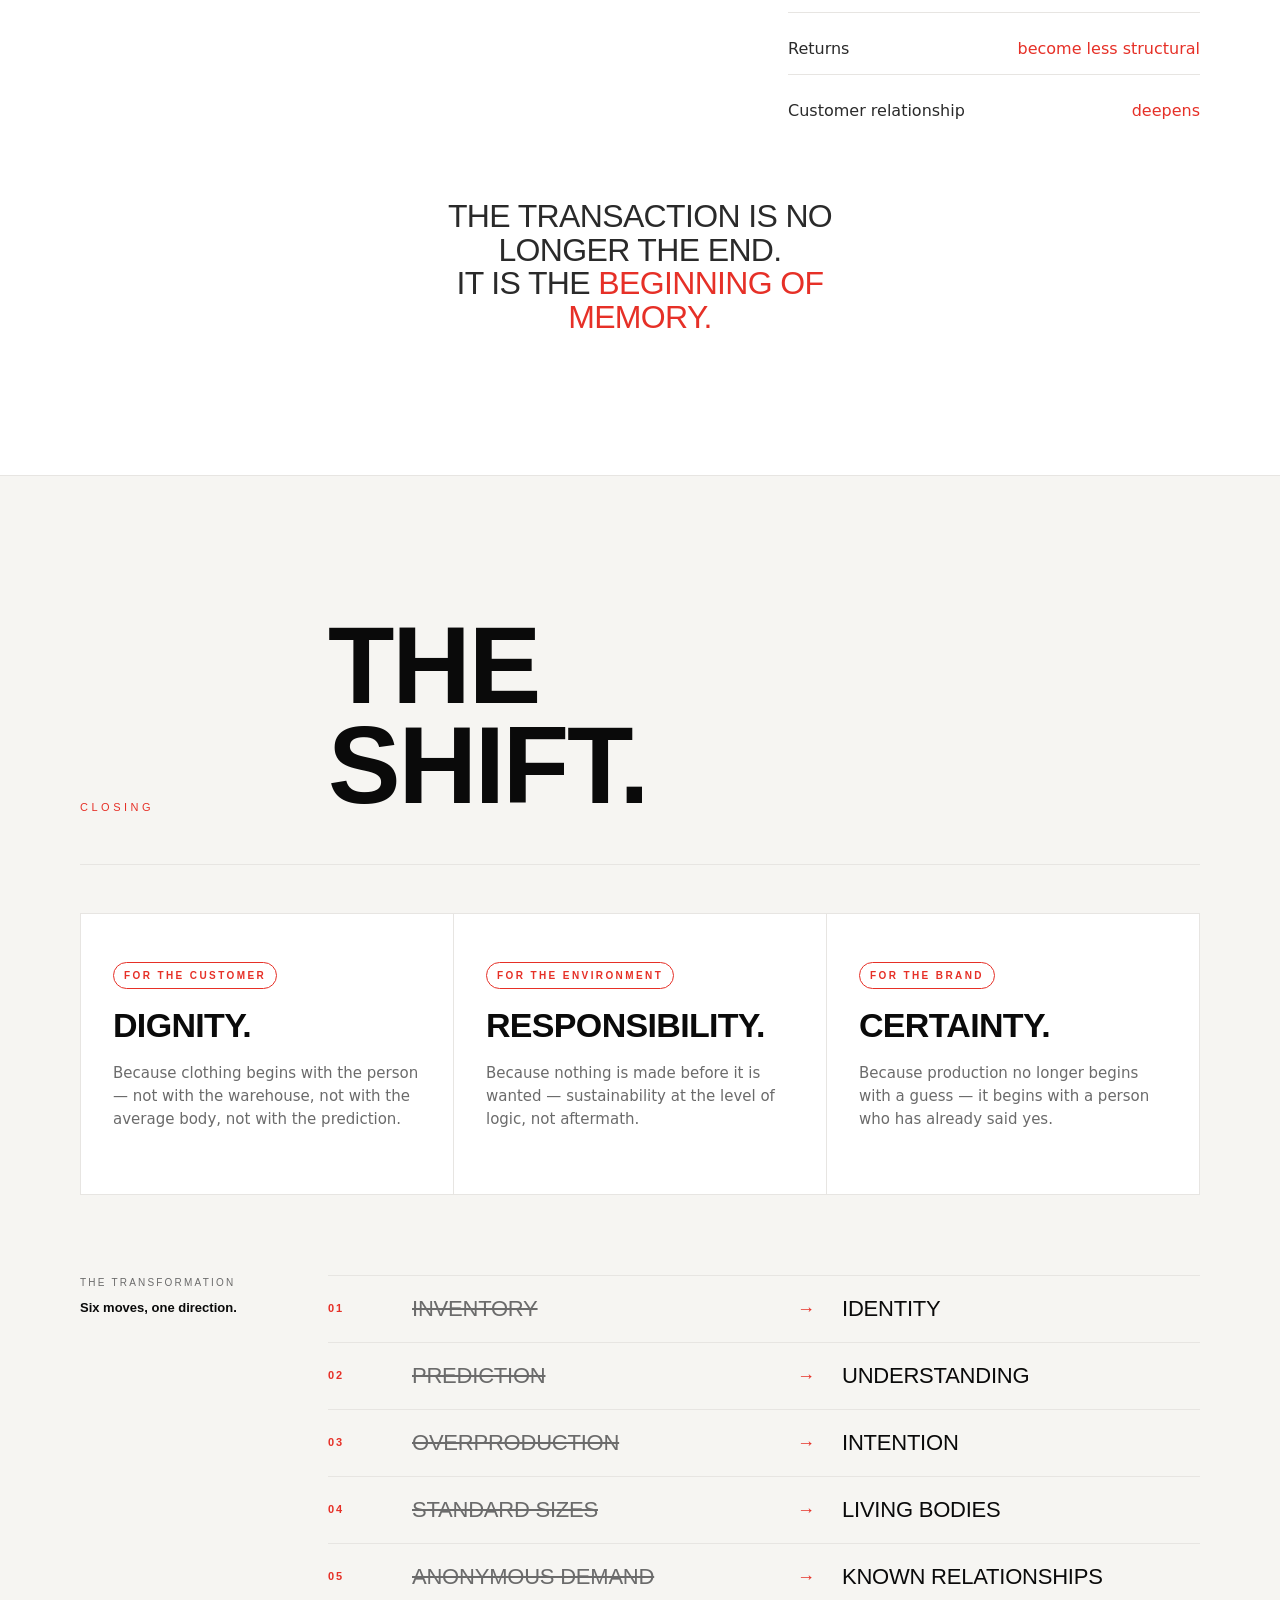
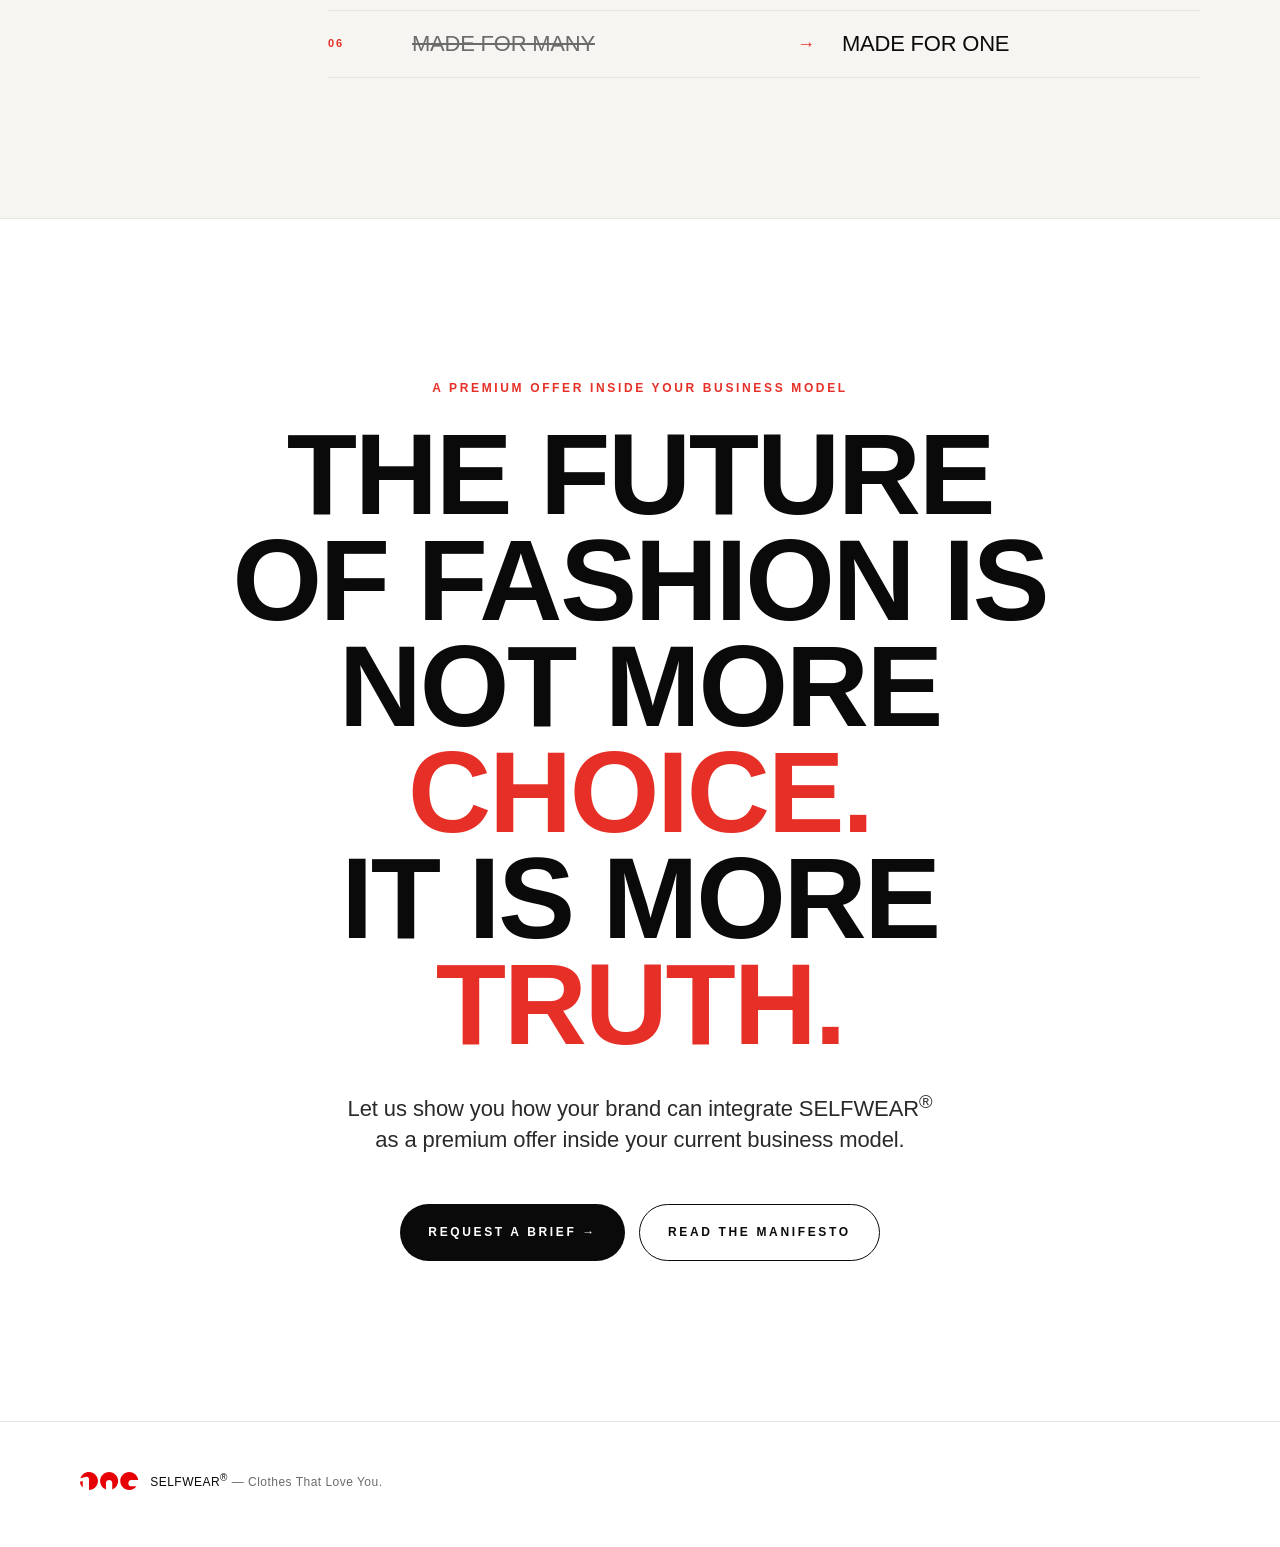
==== commit 8e4024f2: "Clean finished website" ====
--- a/index.html
+++ b/index.html
@@ -1,470 +1,788 @@
 <!DOCTYPE html>
 <html lang="en">
 <head>
-  <meta charset="UTF-8" />
-  <meta name="viewport" content="width=device-width, initial-scale=1.0" />
-  <title>ONE — Version Lab</title>
-  <link rel="preconnect" href="https://fonts.googleapis.com" />
-  <link rel="preconnect" href="https://fonts.gstatic.com" crossorigin />
-  <link href="https://fonts.googleapis.com/css2?family=Montserrat:wght@400;500;600;700;800;900&display=swap" rel="stylesheet" />
-  <style>
-    :root {
-      --red: #E60005;
-      --black: #0a0a0a;
-      --dark: #111;
-      --border: rgba(0,0,0,0.08);
-      --border-mid: rgba(0,0,0,0.12);
-      --font: 'Montserrat', sans-serif;
-    }
-
-    *, *::before, *::after { box-sizing: border-box; margin: 0; padding: 0; }
-
-    body {
-      font-family: var(--font);
-      background: #ffffff;
-      color: var(--black);
-      min-height: 100vh;
-      -webkit-font-smoothing: antialiased;
-    }
-
-    /* ---- HEADER ---- */
-    header {
-      display: flex;
-      align-items: center;
-      justify-content: space-between;
-      padding: 32px 48px;
-      border-bottom: 1px solid var(--border-mid);
-    }
-
-    .logo svg { height: 24px; width: auto; }
-
-    .lab-badge {
-      font-size: 10px;
-      font-weight: 700;
-      letter-spacing: 0.2em;
-      text-transform: uppercase;
-      color: var(--red);
-      border: 1px solid rgba(230,0,5,0.4);
-      padding: 6px 14px;
-      border-radius: 2px;
-    }
-
-    /* ---- HERO ---- */
-    .hero {
-      padding: 72px 48px 56px;
-      border-bottom: 1px solid var(--border-mid);
-    }
-
-    .hero-eyebrow {
-      font-size: 11px;
-      font-weight: 700;
-      letter-spacing: 0.2em;
-      text-transform: uppercase;
-      color: rgba(0,0,0,0.35);
-      margin-bottom: 20px;
-    }
-
-    .hero h1 {
-      font-size: clamp(36px, 5vw, 64px);
-      font-weight: 900;
-      letter-spacing: -0.03em;
-      line-height: 1;
-      margin-bottom: 16px;
-      color: var(--black);
-    }
-
-    .hero h1 span { color: var(--red); }
-
-    .hero p {
-      font-size: 15px;
-      color: rgba(0,0,0,0.45);
-      font-weight: 400;
-      max-width: 480px;
-      line-height: 1.7;
-    }
-
-    /* ---- GRID ---- */
-    .grid {
-      display: grid;
-      grid-template-columns: repeat(auto-fill, minmax(340px, 1fr));
-      gap: 1px;
-      background: var(--border-mid);
-      border-top: 1px solid var(--border-mid);
-    }
-
-    /* ---- VERSION CARD ---- */
-    .version-card {
-      background: #ffffff;
-      padding: 40px 40px 36px;
-      display: flex;
-      flex-direction: column;
-      gap: 0;
-      position: relative;
-      overflow: hidden;
-      transition: background 0.3s;
-      text-decoration: none;
-      color: inherit;
-    }
-
-    .version-card:hover { background: #f7f7f7; }
-
-    .version-card.active::before {
-      content: '';
-      position: absolute;
-      top: 0; left: 0; right: 0;
-      height: 2px;
-      background: var(--red);
-    }
-
-    .version-card.wip { cursor: default; }
-    .version-card.wip:hover { background: #ffffff; }
-
-    /* version number */
-    .v-num {
-      font-size: 11px;
-      font-weight: 700;
-      letter-spacing: 0.18em;
-      text-transform: uppercase;
-      color: rgba(0,0,0,0.2);
-      margin-bottom: 24px;
-    }
-
-    .version-card.active .v-num { color: var(--red); }
-
-    /* status pill */
-    .v-status {
-      display: inline-flex;
-      align-items: center;
-      gap: 6px;
-      font-size: 10px;
-      font-weight: 700;
-      letter-spacing: 0.14em;
-      text-transform: uppercase;
-      padding: 4px 10px;
-      border-radius: 2px;
-      margin-bottom: 20px;
-      width: fit-content;
-    }
-
-    .v-status .dot {
-      width: 6px; height: 6px;
-      border-radius: 50%;
-    }
-
-    .v-status.live { background: rgba(0,160,60,0.08); color: #008c38; }
-    .v-status.live .dot { background: #008c38; }
-
-    .v-status.wip { background: rgba(180,110,0,0.08); color: #b07000; }
-    .v-status.wip .dot { background: #b07000; }
-
-    .v-status.planned { background: rgba(0,0,0,0.04); color: rgba(0,0,0,0.3); }
-    .v-status.planned .dot { background: rgba(0,0,0,0.2); }
-
-    /* title */
-    .v-title {
-      font-size: 22px;
-      font-weight: 800;
-      letter-spacing: -0.02em;
-      color: var(--black);
-      margin-bottom: 12px;
-      line-height: 1.2;
-    }
-
-    /* description */
-    .v-desc {
-      font-size: 13px;
-      line-height: 1.75;
-      color: rgba(0,0,0,0.45);
-      margin-bottom: 32px;
-      flex: 1;
-    }
-
-    /* tags */
-    .v-tags {
-      display: flex;
-      flex-wrap: wrap;
-      gap: 6px;
-      margin-bottom: 28px;
-    }
-
-    .v-tag {
-      font-size: 10px;
-      font-weight: 600;
-      letter-spacing: 0.1em;
-      text-transform: uppercase;
-      color: rgba(0,0,0,0.35);
-      border: 1px solid rgba(0,0,0,0.1);
-      padding: 4px 10px;
-      border-radius: 2px;
-    }
-
-    /* CTA */
-    .v-cta {
-      display: inline-flex;
-      align-items: center;
-      gap: 8px;
-      font-size: 12px;
-      font-weight: 700;
-      letter-spacing: 0.12em;
-      text-transform: uppercase;
-      color: var(--black);
-      transition: color 0.2s, gap 0.2s;
-    }
-
-    .version-card:hover .v-cta { color: var(--red); gap: 12px; }
-
-    .v-cta-disabled {
-      font-size: 12px;
-      font-weight: 600;
-      letter-spacing: 0.1em;
-      text-transform: uppercase;
-      color: rgba(0,0,0,0.2);
-    }
-
-    .v-cta svg, .v-cta-disabled svg {
-      width: 14px; height: 14px;
-      flex-shrink: 0;
-    }
-
-    /* ---- FOOTER ---- */
-    footer {
-      padding: 28px 48px;
-      border-top: 1px solid var(--border-mid);
-      display: flex;
-      align-items: center;
-      justify-content: space-between;
-      font-size: 11px;
-      color: rgba(0,0,0,0.25);
-      letter-spacing: 0.06em;
-    }
-
-    /* ---- RESPONSIVE ---- */
-    @media (max-width: 600px) {
-      header, .hero, footer { padding: 24px; }
-      .grid { grid-template-columns: 1fr; }
-      .version-card { padding: 28px 24px; }
-    }
-  </style>
+
+<meta charset="utf-8">
+<meta name="viewport" content="width=device-width,initial-scale=1">
+<title>SELFWEAR — Clothes That Love You</title>
+<meta name="description" content="The end of mass production. The beginning of co-production — clothing made for one, not for many.">
+
+<link rel="preconnect" href="https://fonts.googleapis.com">
+<link rel="preconnect" href="https://fonts.gstatic.com" crossorigin>
+<link href="https://fonts.googleapis.com/css2?family=Archivo+Black&family=Archivo:wght@400;500;600;700;800;900&family=Inter:wght@300;400;500;600&display=swap" rel="stylesheet">
+
+<style>
+  :root{
+    --ink:#0a0a0a;
+    --ink-2:#1a1a1a;
+    --muted:#6b6b6b;
+    --line:#e7e5e2;
+    --bg:#ffffff;
+    --bg-soft:#f6f5f2;
+    --accent:#e63027;
+    --max:1200px;
+  }
+  *{box-sizing:border-box;margin:0;padding:0}
+  html,body{background:var(--bg);color:var(--ink);font-family:'Inter',system-ui,sans-serif;font-weight:300;-webkit-font-smoothing:antialiased;line-height:1.55;overflow-x:clip}
+  ::selection{background:var(--accent);color:#fff}
+  a{color:inherit;text-decoration:none}
+
+  /* ===== DISPLAY TYPE ===== */
+  .display{
+    font-family:'Archivo Black','Archivo',sans-serif;
+    font-weight:900;
+    letter-spacing:-0.02em;
+    line-height:0.92;
+    text-transform:uppercase;
+    color:var(--ink);
+  }
+  .eyebrow{
+    font-family:'Archivo',sans-serif;
+    font-weight:700;
+    font-size:12px;
+    letter-spacing:0.22em;
+    text-transform:uppercase;
+    color:var(--accent);
+  }
+  .label{
+    font-family:'Archivo',sans-serif;
+    font-weight:600;
+    font-size:11px;
+    letter-spacing:0.22em;
+    text-transform:uppercase;
+    color:var(--ink);
+  }
+  .label--muted{color:var(--muted)}
+  .lede{
+    font-family:'Inter',sans-serif;
+    font-weight:300;
+    font-size:22px;
+    line-height:1.4;
+    color:#2a2a2a;
+    letter-spacing:-0.005em;
+    text-wrap:pretty;
+    max-width:38ch;
+  }
+  .body{
+    font-size:16px;
+    line-height:1.7;
+    color:#2a2a2a;
+    text-wrap:pretty;
+  }
+  .body p + p{margin-top:1em}
+  .stanza p{font-size:17px;line-height:1.45;color:var(--ink-2)}
+  .stanza p + p{margin-top:0.15em}
+  .stanza--gap p + p{margin-top:0.6em}
+
+  /* ===== LAYOUT SHELL ===== */
+  .shell{max-width:var(--max);margin:0 auto;padding:0 40px}
+
+  /* ===== NAV ===== */
+  .nav{
+    position:sticky;top:0;z-index:50;
+    background:rgba(255,255,255,0.92);
+    backdrop-filter:saturate(140%) blur(10px);
+    border-bottom:1px solid var(--line);
+  }
+  .nav-inner{
+    display:flex;align-items:center;justify-content:space-between;
+    height:72px;
+  }
+  .mark{display:flex;align-items:center;gap:14px}
+  .mark .logo-svg{height:24px;width:auto;display:block}
+  .footer-mark{height:18px;width:auto;display:block;vertical-align:middle}
+  .nav-links{display:flex;gap:36px}
+  .nav-links a{
+    font-family:'Archivo',sans-serif;font-weight:600;font-size:11px;
+    letter-spacing:0.22em;text-transform:uppercase;color:var(--ink);
+    padding:6px 0;
+  }
+  .nav-links a:hover{color:var(--accent)}
+  .nav-cta{
+    font-family:'Archivo',sans-serif;font-weight:700;font-size:11px;
+    letter-spacing:0.22em;text-transform:uppercase;
+    border:1px solid var(--ink);padding:9px 16px;border-radius:999px;
+    transition:all .2s ease;white-space:nowrap;
+  }
+  .nav-cta:hover{background:var(--ink);color:#fff}
+
+  /* ===== HERO ===== */
+  .hero{padding:140px 0 120px;border-bottom:1px solid var(--line)}
+  .hero-grid{display:grid;grid-template-columns:1fr 2fr;gap:80px;align-items:start}
+  .hero-side{display:flex;flex-direction:column;gap:24px;padding-top:8px}
+  .hero-side .meta{
+    display:flex;flex-direction:column;gap:6px;
+    border-top:1px solid var(--ink);padding-top:14px;max-width:180px;
+  }
+  .hero-side .meta .k{font-family:'Archivo',sans-serif;font-size:10px;letter-spacing:0.22em;text-transform:uppercase;color:var(--muted)}
+  .hero-side .meta .v{font-family:'Archivo',sans-serif;font-size:13px;letter-spacing:0.04em;color:var(--ink)}
+  .hero h1{font-size:clamp(64px,10.5vw,156px)}
+  .hero h1 em{font-style:normal;color:var(--accent)}
+  .hero-lede{
+    margin-top:40px;
+    display:grid;grid-template-columns:1fr 1fr;gap:48px;
+  }
+  .hero-foot{
+    margin-top:64px;
+    display:flex;justify-content:space-between;align-items:flex-end;gap:48px;
+    padding-top:24px;border-top:1px solid var(--line);
+  }
+  .hero-foot .stanza{display:flex;flex-direction:column;gap:2px}
+  .hero-foot .stanza p{font-family:'Archivo',sans-serif;font-weight:500;font-size:13px;letter-spacing:0.04em;color:var(--ink-2);line-height:1.9}
+  .scroll-cue{
+    font-family:'Archivo',sans-serif;font-size:10px;letter-spacing:0.24em;text-transform:uppercase;color:var(--muted);
+    display:flex;align-items:center;gap:10px;white-space:nowrap;
+  }
+  .scroll-cue::before{content:"";width:36px;height:1px;background:var(--ink);flex-shrink:0}
+
+  /* ===== SECTION ===== */
+  .section{padding:140px 0;border-bottom:1px solid var(--line);position:relative}
+  .section--soft{background:var(--bg-soft)}
+  .section--dark{background:var(--ink);color:#f4f3f0}
+  .section--dark .label{color:#f4f3f0}
+  .section--dark .display{color:#fff}
+  .section--dark .body,.section--dark .stanza p{color:#d8d6d1}
+  .section--dark .lede{color:#ececea}
+  .section--dark hr.rule{background:#2a2a2a}
+
+  .sec-head{
+    display:grid;grid-template-columns:200px 1fr;gap:48px;align-items:end;
+    padding-bottom:48px;border-bottom:1px solid var(--line);
+  }
+  .section--dark .sec-head{border-bottom-color:#2a2a2a}
+  .sec-num{font-family:'Archivo Black',sans-serif;font-size:11px;letter-spacing:0.32em;color:var(--accent)}
+  .sec-title{font-size:clamp(56px,8.5vw,128px)}
+
+  .sec-body{
+    margin-top:80px;
+    display:grid;grid-template-columns:200px 1fr 1fr;gap:48px;
+  }
+  .sec-body .col-meta{display:flex;flex-direction:column;gap:14px}
+  .sec-body .col-meta .k{font-family:'Archivo',sans-serif;font-size:10px;letter-spacing:0.22em;text-transform:uppercase;color:var(--muted)}
+  .sec-body .col-meta .v{font-family:'Archivo',sans-serif;font-weight:600;font-size:13px;color:var(--ink)}
+  .section--dark .sec-body .col-meta .v{color:#fff}
+
+  /* ===== STAT BLOCK ===== */
+  .stats{
+    display:grid;grid-template-columns:1fr 1fr;gap:0;
+    margin:64px 0;border-top:1px solid var(--line);border-bottom:1px solid var(--line);
+  }
+  .stats .stat{
+    padding:40px 32px;border-right:1px solid var(--line);
+    display:flex;flex-direction:column;gap:12px;
+  }
+  .stats .stat:last-child{border-right:none}
+  .stat .num{font-family:'Archivo Black',sans-serif;font-size:96px;line-height:0.9;letter-spacing:-0.03em}
+  .stat .num em{font-style:normal;color:var(--accent)}
+  .stat .desc{font-size:14px;color:var(--muted);max-width:32ch;line-height:1.5}
+
+  /* ===== PULL QUOTE ===== */
+  .pull{
+    margin:80px 0;padding:64px 0;
+    border-top:1px solid var(--line);border-bottom:1px solid var(--line);
+    text-align:center;
+  }
+  .pull p{
+    font-family:'Archivo Black',sans-serif;
+    font-size:clamp(28px,4.5vw,56px);
+    line-height:1.05;letter-spacing:-0.02em;text-transform:uppercase;
+  }
+  .pull .accent{color:var(--accent)}
+
+  /* ===== SEQUENCE ===== */
+  .seq{display:grid;grid-template-columns:1fr 1fr;gap:1px;background:var(--line);margin:64px 0;border:1px solid var(--line)}
+  .seq > div{background:var(--bg);padding:40px 32px}
+  .section--dark .seq{background:#222;border-color:#222}
+  .section--dark .seq > div{background:var(--ink)}
+  .seq h4{font-family:'Archivo Black',sans-serif;font-size:14px;letter-spacing:0.22em;text-transform:uppercase;color:var(--accent);margin-bottom:24px}
+  .seq ul{list-style:none;display:flex;flex-direction:column;gap:14px}
+  .seq li{font-family:'Archivo Black',sans-serif;font-size:24px;letter-spacing:-0.01em;text-transform:uppercase;line-height:1.05}
+  .seq .strike li{text-decoration:line-through;text-decoration-color:rgba(230,48,39,0.7);text-decoration-thickness:3px;color:#888}
+
+  /* ===== MANIFEST ===== */
+  .manifest{
+    display:grid;grid-template-columns:1fr 1fr 1fr;gap:1px;background:var(--line);
+    border:1px solid var(--line);margin-top:48px;
+  }
+  .manifest > div{background:var(--bg);padding:48px 32px;display:flex;flex-direction:column;gap:20px;min-height:280px}
+  .manifest .pill{
+    align-self:flex-start;font-family:'Archivo',sans-serif;font-weight:700;font-size:10px;letter-spacing:0.24em;
+    text-transform:uppercase;color:var(--accent);
+    border:1px solid var(--accent);padding:5px 10px;border-radius:999px;
+  }
+  .manifest h3{font-family:'Archivo Black',sans-serif;font-size:34px;line-height:0.95;letter-spacing:-0.02em;text-transform:uppercase}
+  .manifest p{font-size:15px;color:var(--muted);line-height:1.55}
+
+  /* ===== SHIFT LIST ===== */
+  .shift{margin-top:80px;display:grid;grid-template-columns:200px 1fr;gap:48px}
+  .shift ol{list-style:none;counter-reset:s;display:flex;flex-direction:column}
+  .shift li{
+    counter-increment:s;
+    display:grid;grid-template-columns:60px 1fr 24px 1fr;gap:24px;align-items:center;
+    padding:22px 0;border-top:1px solid var(--line);
+    font-family:'Archivo Black',sans-serif;font-size:22px;letter-spacing:-0.01em;text-transform:uppercase;line-height:1;
+  }
+  .shift li:last-child{border-bottom:1px solid var(--line)}
+  .shift li::before{
+    content:"0" counter(s);
+    font-family:'Archivo',sans-serif;font-weight:600;font-size:11px;letter-spacing:0.18em;color:var(--accent);
+  }
+  .shift li .from{color:var(--muted);text-decoration:line-through;text-decoration-thickness:2px}
+  .shift li .arrow{color:var(--accent);font-family:'Archivo',sans-serif;font-weight:700;font-size:18px;text-align:center}
+  .shift li .to{color:var(--ink)}
+
+  /* ===== CTA ===== */
+  .cta{padding:160px 0;text-align:center;background:#fff;border-bottom:1px solid var(--line)}
+  .cta h2{font-size:clamp(48px,9vw,140px);max-width:14ch;margin:0 auto}
+  .cta h2 em{font-style:normal;color:var(--accent)}
+  .cta .lede{margin:32px auto 0;text-align:center}
+  .cta .row{margin-top:48px;display:flex;gap:14px;justify-content:center;flex-wrap:wrap}
+  .btn{
+    font-family:'Archivo',sans-serif;font-weight:700;font-size:12px;letter-spacing:0.22em;text-transform:uppercase;
+    padding:18px 28px;border-radius:999px;display:inline-flex;align-items:center;gap:12px;
+    transition:all .2s ease;
+  }
+  .btn--primary{background:var(--ink);color:#fff}
+  .btn--primary:hover{background:var(--accent)}
+  .btn--ghost{border:1px solid var(--ink);color:var(--ink)}
+  .btn--ghost:hover{background:var(--ink);color:#fff}
+
+  footer{padding:48px 0 56px;color:var(--muted);font-size:12px}
+  footer .row{display:flex;justify-content:space-between;align-items:center;gap:24px;flex-wrap:wrap}
+  footer .sig{font-family:'Archivo',sans-serif;letter-spacing:0.04em}
+  footer .sig em{font-style:normal;color:var(--ink)}
+
+  hr.rule{height:1px;background:var(--line);border:none;margin:48px 0}
+
+
+  /* ============================================================
+     MOBILE — vertical scroll layout (≤ 768px)
+     - col-meta hidden throughout
+     - all grids collapse to single column
+     - font sizes scaled down
+     - no horizontal overflow
+  ============================================================ */
+  @media (max-width:768px){
+
+    /* Shell */
+    .shell{padding:0 20px}
+
+    /* Nav */
+    .nav-inner{height:60px}
+    .nav-links{display:none}
+    .mark .logo-svg{height:20px}
+    .nav-cta{padding:8px 14px;font-size:10px}
+
+    /* Hero */
+    .hero{padding:56px 0 48px}
+    .hero-grid{grid-template-columns:1fr;gap:0}
+    .hero-side{display:none} /* meta panel removed on mobile */
+    .hero h1{font-size:clamp(48px,13vw,72px);line-height:0.9}
+    .hero-lede{grid-template-columns:1fr;gap:24px;margin-top:28px}
+    .lede{font-size:18px;max-width:100%}
+    .hero-foot{
+      margin-top:40px;flex-direction:column;
+      align-items:flex-start;gap:20px;
+    }
+    .scroll-cue{display:none}
+
+    /* Sections */
+    .section{padding:64px 0}
+
+    /* Section headers — collapse 200px col, title full width */
+    .sec-head{
+      grid-template-columns:1fr;gap:12px;
+      padding-bottom:32px;
+    }
+    .sec-num{margin-bottom:4px;display:block}
+    .sec-title{font-size:clamp(44px,12vw,64px)}
+
+    /* Section body — single column, col-meta hidden */
+    .sec-body{
+      grid-template-columns:1fr;
+      gap:32px;
+      margin-top:40px;
+    }
+    .col-meta{display:none}
+    .col-meta--show{
+      display:flex;flex-direction:row;align-items:baseline;gap:10px;
+      padding-bottom:12px;border-bottom:1px solid var(--line);
+    }
+    .col-meta--show .k{font-size:10px;letter-spacing:0.2em;text-transform:uppercase;color:var(--muted)}
+    .col-meta--show .v{font-family:'Archivo',sans-serif;font-weight:600;font-size:13px;color:var(--ink)}
+
+    /* When sec-body has inline grid-template-columns override, reset it */
+    .sec-body[style*="grid-template-columns"]{grid-template-columns:1fr !important}
+
+    /* Stanza */
+    .stanza p{font-size:15px}
+
+    /* Stats */
+    .stats{grid-template-columns:1fr;margin:40px 0}
+    .stats .stat{
+      border-right:none;border-bottom:1px solid #2a2a2a;
+      padding:28px 20px;
+    }
+    .stats .stat:last-child{border-bottom:none}
+    .stat .num{font-size:64px}
+
+    /* Pull quote */
+    .pull{margin:48px 0;padding:40px 0}
+    .pull p{font-size:clamp(22px,7vw,32px);line-height:1.1}
+
+    /* Sequence before/after */
+    .seq{grid-template-columns:1fr;margin:40px 0}
+    .seq > div{padding:28px 20px}
+    .seq li{font-size:18px}
+
+    /* Manifest cards */
+    .manifest{grid-template-columns:1fr;margin-top:32px}
+    .manifest > div{padding:32px 20px;min-height:auto}
+    .manifest h3{font-size:28px}
+
+    /* Shift list — 2-row layout: counter+from / arrow+to */
+    .shift{grid-template-columns:1fr;margin-top:40px;gap:0}
+    .shift > .col-meta{display:none}
+    .shift ol{width:100%}
+    .shift li{
+      display:grid;
+      grid-template-columns:36px 1fr;
+      grid-template-rows:auto auto;
+      gap:2px 10px;
+      padding:18px 0;
+      font-size:17px;
+      align-items:start;
+    }
+    .shift li::before{
+      grid-row:1;grid-column:1;
+      padding-top:2px;
+      font-size:10px;
+    }
+    .shift li .from{
+      grid-row:1;grid-column:2;
+      font-size:17px;
+    }
+    .shift li .arrow{
+      grid-row:2;grid-column:1;
+      text-align:left;
+      font-size:14px;
+      padding-top:2px;
+    }
+    .shift li .to{
+      grid-row:2;grid-column:2;
+      font-size:17px;
+      color:var(--ink);
+    }
+
+    /* 5-col co-creation grid */
+    .brand-codes-grid{grid-template-columns:1fr 1fr !important}
+    /* target via parent selector since it's inline-styled */
+    .sec-body > div > ul[style*="repeat(5"]{
+      grid-template-columns:1fr 1fr !important;
+    }
+
+    /* Inline large text blocks */
+    [style*="font-size:32px"]{font-size:22px !important;line-height:1.05 !important}
+    [style*="font-size:28px"]{font-size:20px !important}
+    [style*="font-size:24px"]{font-size:18px !important}
+
+    /* Body text */
+    .body{font-size:15px}
+
+    /* CTA section */
+    .cta{padding:72px 0}
+    .cta h2{font-size:clamp(40px,11vw,64px)}
+    .cta .lede{font-size:16px;max-width:100%}
+    .cta .row{flex-direction:column;align-items:stretch}
+    .btn{justify-content:center;padding:16px 20px}
+
+    /* Footer */
+    footer{padding:36px 0 48px}
+    footer .row{flex-direction:column;align-items:flex-start;gap:16px}
+
+    /* Signals 2x2 grid — already 1fr 1fr, just reduce padding */
+    ul[style*="grid-template-columns:1fr 1fr"] li[style*="padding:24px 20px"]{
+      padding:18px 14px !important;
+      font-size:15px !important;
+    }
+
+    /* Brand bullet list spacing */
+    ul[style*="flex-direction:column"] li[style*="padding:12px 0"]{
+      font-size:14px;
+    }
+  }
+
+  /* Tablet mid-range — collapse columns, keep some proportions */
+  @media (min-width:769px) and (max-width:1024px){
+    .shell{padding:0 32px}
+    .hero-grid{grid-template-columns:1fr 2fr;gap:48px}
+    .sec-body{grid-template-columns:160px 1fr 1fr;gap:32px}
+    .sec-head{grid-template-columns:160px 1fr;gap:32px}
+    .shift{grid-template-columns:160px 1fr;gap:32px}
+    .nav-links{gap:20px}
+    .hero{padding:100px 0 80px}
+    .section{padding:100px 0}
+    .manifest{grid-template-columns:1fr 1fr 1fr}
+    .sec-title{font-size:clamp(48px,7vw,96px)}
+  }
+</style>
 </head>
 <body>
 
-  <header>
-    <div class="logo">
-      <svg viewBox="0 0 550.077 170.079" xmlns="http://www.w3.org/2000/svg">
+<!-- ============ NAV ============ -->
+<header class="nav">
+  <div class="shell nav-inner">
+    <a class="mark" href="#top" aria-label="Selfwear">
+      <svg viewBox="0 0 550.077 170.079" xmlns="http://www.w3.org/2000/svg" class="logo-svg" aria-hidden="true">
         <path fill="#E60005" d="M0,91.135c1.524,21.521,11.056,40.831,25.635,54.965V84.266L0,91.135z M169.862,85.04c0-46.967-38.073-85.039-85.039-85.039c-38.071,0-70.298,25.018-81.14,59.51l54.316-14.554l0.007-0.001c1.771-0.479,3.634-0.735,5.557-0.735c11.741,0,21.26,9.518,21.26,21.26v104.599C131.789,170.079,169.862,132.006,169.862,85.04"/>
         <path fill="#E60005" d="M360.18,85.04c0-46.967-38.072-85.039-85.039-85.039s-85.04,38.072-85.04,85.039c0,36.559,23.07,67.728,55.446,79.747v-62.739c0-14.09,13.249-25.512,29.594-25.512c16.343,0,29.593,11.422,29.593,25.512v0.001v62.738C337.109,152.768,360.18,121.599,360.18,85.04"/>
         <path fill="#E60005" d="M550.077,76.536c-4.268-42.974-40.523-76.535-84.618-76.535c-46.967,0-85.04,38.073-85.04,85.039s38.073,85.039,85.04,85.039c27.973,0,52.792-13.508,68.29-34.356h-51.283c-14.089,0-25.511-13.249-25.511-29.593s11.422-29.594,25.511-29.594c0.001,0,0.001,0,0.001,0H550.077z"/>
       </svg>
-    </div>
-    <div class="lab-badge">Version Lab</div>
-  </header>
-
-  <div class="hero">
-    <p class="hero-eyebrow">one-ai.fashion — internal</p>
-    <h1>Website<br/><span>Versions</span></h1>
-    <p>Select a version to preview. Each version is fully isolated — changes to one never affect another. Add new versions as subfolders.</p>
+    </a>
+    <nav class="nav-links">
+      <a href="#customer">The Customer</a>
+      <a href="#environment">The Environment</a>
+      <a href="#brand">The Brand</a>
+      <a href="#shift">The Shift</a>
+    </nav>
+    <a class="nav-cta" href="#contact">Request Brief</a>
   </div>
-
-  <div class="grid">
-
-    <!-- V1 — LIVE -->
-    <a class="version-card active" href="v1/">
-      <div class="v-num">Version 01</div>
-      <div class="v-status live"><span class="dot"></span> Live</div>
-      <div class="v-title">The Selfwear<br/>Transformation</div>
-      <p class="v-desc">Original single-scroll narrative site. Dark hero, emotional storytelling arc: The Customer → Empathy Engine → Selfie to Shipment → Environment → For Brands. Single "Discover More" CTA. Stat counter animations.</p>
-      <div class="v-tags">
-        <span class="v-tag">Dark Hero</span>
-        <span class="v-tag">Narrative Arc</span>
-        <span class="v-tag">Empathy Engine</span>
-        <span class="v-tag">Stat Counters</span>
-        <span class="v-tag">Single CTA</span>
-      </div>
-      <div class="v-cta">
-        Open
-        <svg viewBox="0 0 24 24" fill="none" stroke="currentColor" stroke-width="2"><path d="M5 12h14M12 5l7 7-7 7"/></svg>
-      </div>
-    </a>
-
-    <!-- V2 — LIVE -->
-    <a class="version-card active" href="v2/">
-      <div class="v-num">Version 02</div>
-      <div class="v-status live"><span class="dot"></span> Live</div>
-      <div class="v-title">Commercially<br/>Grounded</div>
-      <p class="v-desc">Revised per strategic content brief. Commercial nav, dual CTAs, proof strip (150+ pairs · 98% accuracy · Zero returns), Why ONE section, grounded Preference Engine, brand transformation path (Stage 1→3), brand value grid, corrected environment claims, proof section, State of Play, audience-specific CTA cards with inline lead forms.</p>
-      <div class="v-tags">
-        <span class="v-tag">Dual CTAs</span>
-        <span class="v-tag">Proof Strip</span>
-        <span class="v-tag">Brand Path</span>
-        <span class="v-tag">Lead Forms</span>
-        <span class="v-tag">Sticky CTA</span>
-        <span class="v-tag">Active Nav</span>
-        <span class="v-tag">State of Play</span>
-      </div>
-      <div class="v-cta">
-        Open
-        <svg viewBox="0 0 24 24" fill="none" stroke="currentColor" stroke-width="2"><path d="M5 12h14M12 5l7 7-7 7"/></svg>
-      </div>
-    </a>
-
-    <!-- V3 — LIVE -->
-    <a class="version-card active" href="v3/">
-      <div class="v-num">Version 03</div>
-      <div class="v-status live"><span class="dot"></span> Live</div>
-      <div class="v-title">White on Black,<br/>Fixed.</div>
-      <p class="v-desc">Based on V1. White/light background throughout — no dark sections. Black text on white for maximum readability. Linear editorial narrative replaces fragmented card grids. Stats as large inline callouts. Prose-driven sections with strong provocative headings.</p>
-      <div class="v-tags">
-        <span class="v-tag">White Background</span>
-        <span class="v-tag">Black on White</span>
-        <span class="v-tag">Editorial Flow</span>
-        <span class="v-tag">Narrative Arc</span>
-        <span class="v-tag">No Dark Sections</span>
-      </div>
-      <div class="v-cta">
-        Open
-        <svg viewBox="0 0 24 24" fill="none" stroke="currentColor" stroke-width="2"><path d="M5 12h14M12 5l7 7-7 7"/></svg>
-      </div>
-    </a>
-
-    <!-- V4 — LIVE -->
-    <a class="version-card active" href="v4/">
-      <div class="v-num">Version 04</div>
-      <div class="v-status live"><span class="dot"></span> Live</div>
-      <div class="v-title">V3 + Full<br/>Brand Sections</div>
-      <p class="v-desc">V3 base (white throughout, editorial narrative) extended with the complete brand sections from V2: transformation path (Stage 1→3), why brands should care, proof, state of play 2026, and audience-specific contact cards with lead forms — all restyled to match V3's white/light aesthetic.</p>
-      <div class="v-tags">
-        <span class="v-tag">White Background</span>
-        <span class="v-tag">Brand Path</span>
-        <span class="v-tag">Proof</span>
-        <span class="v-tag">Lead Forms</span>
-        <span class="v-tag">State of Play</span>
-      </div>
-      <div class="v-cta">
-        Open
-        <svg viewBox="0 0 24 24" fill="none" stroke="currentColor" stroke-width="2"><path d="M5 12h14M12 5l7 7-7 7"/></svg>
-      </div>
-    </a>
-
-    <!-- V5 — LIVE -->
-    <a class="version-card active" href="v5/">
-      <div class="v-num">Version 05</div>
-      <div class="v-status live"><span class="dot"></span> Live</div>
-      <div class="v-title">Narrative<br/>Edition</div>
-      <p class="v-desc">Verbatim source text, pure prose. Single reading column, no UI components. Nav links The Customer, The Environment, The Brand jump to in-page chapter markers. Source citations rendered as muted inline footnotes. Designed like a long-form article, not a landing page.</p>
-      <div class="v-tags">
-        <span class="v-tag">Verbatim Text</span>
-        <span class="v-tag">Pure Narrative</span>
-        <span class="v-tag">3-Link Nav</span>
-        <span class="v-tag">No Cards</span>
-        <span class="v-tag">Reading Layout</span>
-      </div>
-      <div class="v-cta">
-        Open
-        <svg viewBox="0 0 24 24" fill="none" stroke="currentColor" stroke-width="2"><path d="M5 12h14M12 5l7 7-7 7"/></svg>
-      </div>
-    </a>
-
-    <!-- V6 - LIVE -->
-    <a class="version-card active" href="v6/">
-      <div class="v-num">Version 06</div>
-      <div class="v-status live"><span class="dot"></span> Live</div>
-      <div class="v-title">Selfwear<br/>Rewrite</div>
-      <p class="v-desc">V5 style and format with the new SELFWEAR transformation rewrite. Pure prose, sharper replacement thesis, expanded Empathy Engine arc, selfie-to-shipment production logic, environment section, brand model shift, relationship flywheel, test market, and reformation close.</p>
-      <div class="v-tags">
-        <span class="v-tag">V5 Format</span>
-        <span class="v-tag">Rewrite</span>
-        <span class="v-tag">Pure Narrative</span>
-        <span class="v-tag">Empathy Engine</span>
-        <span class="v-tag">Reformation</span>
-      </div>
-      <div class="v-cta">
-        Open
-        <svg viewBox="0 0 24 24" fill="none" stroke="currentColor" stroke-width="2"><path d="M5 12h14M12 5l7 7-7 7"/></svg>
-      </div>
-    </a>
-
-    <!-- V7 - LIVE -->
-    <a class="version-card active" href="v7/">
-      <div class="v-num">Version 07</div>
-      <div class="v-status live"><span class="dot"></span> Live</div>
-      <div class="v-title">Manifesto<br/>Edition</div>
-      <p class="v-desc">Tighter conviction-led SELFWEAR manifesto. Keeps the V5/V6 reading format while focusing the argument around the three core pillars: customer dignity, environmental responsibility, and brand certainty. Closes with SELFWEAR as what comes after mass production.</p>
-      <div class="v-tags">
-        <span class="v-tag">Manifesto</span>
-        <span class="v-tag">3 Pillars</span>
-        <span class="v-tag">Pure Narrative</span>
-        <span class="v-tag">V6 Style</span>
-        <span class="v-tag">Mass Production</span>
-      </div>
-      <div class="v-cta">
-        Open
-        <svg viewBox="0 0 24 24" fill="none" stroke="currentColor" stroke-width="2"><path d="M5 12h14M12 5l7 7-7 7"/></svg>
-      </div>
-    </a>
-
-    <!-- V8 - LIVE -->
-    <a class="version-card active" href="v8/">
-      <div class="v-num">Version 08</div>
-      <div class="v-status live"><span class="dot"></span> Live</div>
-      <div class="v-title">Co-Production<br/>Edition</div>
-      <p class="v-desc">V5 reading format updated with the latest SELFWEAR transformation copy. Adds co-production language, conventional-manufacturing cost positioning, revised Empathy Engine flow, sharper environment statistics, and a direct brand integration close from Max Bock.</p>
-      <div class="v-tags">
-        <span class="v-tag">V5 Format</span>
-        <span class="v-tag">Co-Production</span>
-        <span class="v-tag">Empathy Engine</span>
-        <span class="v-tag">Brand CTA</span>
-        <span class="v-tag">Pure Narrative</span>
-      </div>
-      <div class="v-cta">
-        Open
-        <svg viewBox="0 0 24 24" fill="none" stroke="currentColor" stroke-width="2"><path d="M5 12h14M12 5l7 7-7 7"/></svg>
-      </div>
-    </a>
-
-    <!-- V9 - LIVE -->
-    <a class="version-card active" href="v9/">
-      <div class="v-num">Version 09</div>
-      <div class="v-status live"><span class="dot"></span> Live</div>
-      <div class="v-title">Three Acts<br/>Edition</div>
-      <p class="v-desc">Editorial position paper with structured three-act layout: The Customer (Dignity), The Environment (Responsibility), The Brand (Certainty). Large display typography, dark environment section, stat blocks, sequence comparison, closing manifesto grid, and transformation shift list.</p>
-      <div class="v-tags">
-        <span class="v-tag">Three Acts</span>
-        <span class="v-tag">Editorial Layout</span>
-        <span class="v-tag">Display Type</span>
-        <span class="v-tag">Stat Blocks</span>
-        <span class="v-tag">Position Paper</span>
-      </div>
-      <div class="v-cta">
-        Open
-        <svg viewBox="0 0 24 24" fill="none" stroke="currentColor" stroke-width="2"><path d="M5 12h14M12 5l7 7-7 7"/></svg>
-      </div>
-    </a>
-
-    <!-- V10 - LIVE -->
-    <a class="version-card active" href="v10/">
-      <div class="v-num">Version 10</div>
-      <div class="v-status live"><span class="dot"></span> Live</div>
-      <div class="v-title">Three Acts —<br/>Mobile Optimised</div>
-      <p class="v-desc">V9 Three Acts edition rebuilt for both viewing modes. Desktop keeps the full horizontal editorial grid. Mobile collapses to clean vertical scroll: col-meta hidden, single-column stacking, scaled typography, redesigned shift list, and no horizontal overflow.</p>
-      <div class="v-tags">
-        <span class="v-tag">Three Acts</span>
-        <span class="v-tag">Responsive</span>
-        <span class="v-tag">Mobile First</span>
-        <span class="v-tag">Dual Layout</span>
-        <span class="v-tag">Position Paper</span>
-      </div>
-      <div class="v-cta">
-        Open
-        <svg viewBox="0 0 24 24" fill="none" stroke="currentColor" stroke-width="2"><path d="M5 12h14M12 5l7 7-7 7"/></svg>
-      </div>
-    </a>
-
+</header>
+
+<!-- ============ HERO ============ -->
+<section class="hero" id="top">
+  <div class="shell">
+    <div class="hero-grid">
+      <aside class="hero-side">
+        <div class="eyebrow">A Position Paper</div>
+        <div class="meta">
+          <span class="k">Document</span>
+          <span class="v">001 / 2026</span>
+        </div>
+        <div class="meta">
+          <span class="k">Author</span>
+          <span class="v">Max Bock, CEO</span>
+        </div>
+        <div class="meta">
+          <span class="k">Format</span>
+          <span class="v">Three Acts</span>
+        </div>
+      </aside>
+      <div>
+        <h1 class="display">Self<span style="color:var(--accent)">wear:</span><br>Clothes<br>That <em>Love</em><br>You Back.</h1>
+        <div class="hero-lede">
+          <p class="lede">The end of mass production. The beginning of co-production — clothing made for one, not for many.</p>
+          <p class="body">For decades, fashion has been made before the person arrives. Designed in abstraction. Manufactured in volume. Stored as inventory. Sold as choice. SELFWEAR<sup>®</sup> reverses the sequence.</p>
+        </div>
+        <div class="hero-foot">
+          <div class="stanza">
+            <p>Sell first.</p>
+            <p>Then make.</p>
+            <p>Or never make.</p>
+          </div>
+          <div class="scroll-cue">Scroll · Three Acts</div>
+        </div>
+      </div>
+    </div>
   </div>
-
-  <footer>
-    <span>ONE AI — one-ai.fashion</span>
-    <span>Internal use only</span>
-  </footer>
+</section>
+
+<!-- ============ THE CUSTOMER ============ -->
+<section class="section" id="customer">
+  <div class="shell">
+    <header class="sec-head">
+      <div>
+        <div class="sec-num">ACT ONE</div>
+      </div>
+      <h2 class="display sec-title">The<br>Customer.</h2>
+    </header>
+
+    <div class="sec-body">
+      <div class="col-meta">
+        <span class="k">Theme</span>
+        <span class="v">Dignity</span>
+        <hr class="rule" style="margin:8px 0">
+        <span class="k">Promise</span>
+        <span class="v">The person comes first.</span>
+      </div>
+      <div class="stanza stanza--gap">
+        <p>You are not a size.</p>
+        <p>You are not a segment.</p>
+        <p>You are not inventory.</p>
+        <p>You are not an average body.</p>
+        <p>You are not a prediction waiting to be targeted.</p>
+        <br>
+        <p style="font-family:'Archivo Black',sans-serif;font-size:32px;letter-spacing:-0.02em;text-transform:uppercase;line-height:1">You are a <span style="color:var(--accent)">person.</span></p>
+      </div>
+      <div class="body">
+        <p>Your body changes. Your taste changes. Your life changes. Your sense of self changes. But fashion still asks you to choose from what already exists.</p>
+        <p>Online, the system watches you. It rearranges products. It predicts what you may click. It moves the likely match closer — but the product does not change. The inventory is fixed. The system can only sort.</p>
+        <p><strong style="color:var(--ink);font-weight:600">SELFWEAR<sup>®</sup> changes the beginning.</strong> It does not ask you to find yourself inside a warehouse of guesses. It co-creates your garment with you, in real time, based on your responses.</p>
+      </div>
+    </div>
+
+    <div class="pull">
+      <p>The Brand Offers Possibilities.<br>You Respond. The System Learns.<br>The Design Converges Toward<br>The <span class="accent">Perfect Match.</span></p>
+    </div>
+
+    <div class="sec-body" style="margin-top:0;grid-template-columns:200px 1fr 1fr">
+      <div class="col-meta col-meta--show">
+        <span class="k">Mechanism</span>
+        <span class="v">The Empathy Engine</span>
+      </div>
+      <div class="body">
+        <p>You see a continuous stream of virtual designs from your favourite brand. Each time, you react instinctively. SELFWEAR<sup>®</sup> reads how you behave and follows your style preferences and not just preferences — the same signals you give off unconsciously when you walk into a room.</p>
+        <p>Selection after selection, your choices shape a dynamic flow of preference.</p>
+      </div>
+      <div>
+        <ul style="list-style:none;display:grid;grid-template-columns:1fr 1fr;gap:1px;background:var(--line);border:1px solid var(--line)">
+          <li style="background:#fff;padding:24px 20px;font-family:'Archivo Black',sans-serif;font-size:18px;text-transform:uppercase;letter-spacing:-0.01em">Every<br>Choice.</li>
+          <li style="background:#fff;padding:24px 20px;font-family:'Archivo Black',sans-serif;font-size:18px;text-transform:uppercase;letter-spacing:-0.01em">Every<br>Pause.</li>
+          <li style="background:#fff;padding:24px 20px;font-family:'Archivo Black',sans-serif;font-size:18px;text-transform:uppercase;letter-spacing:-0.01em">Every<br>Hesitation.</li>
+          <li style="background:#fff;padding:24px 20px;font-family:'Archivo Black',sans-serif;font-size:18px;text-transform:uppercase;letter-spacing:-0.01em;color:var(--accent)">Every<br>Rejection.</li>
+        </ul>
+        <p class="body" style="margin-top:18px;font-size:14px;color:var(--muted)">Not as a form to fill out. Not as customization for its own sake. As a conversation.</p>
+      </div>
+    </div>
+
+    <div class="sec-body" style="margin-top:80px">
+      <div class="col-meta col-meta--show">
+        <span class="k">Fit</span>
+        <span class="v">Constructed, not estimated.</span>
+      </div>
+      <div class="body">
+        <p>With a few smartphone photos, your body enters the process. Geometry replaces assumption. Millions of pixels know you with utter precision.</p>
+        <p>The product does not ask your body to adapt. <strong style="color:var(--ink);font-weight:600">It adapts to you.</strong></p>
+      </div>
+      <div class="body">
+        <p style="font-family:'Archivo Black',sans-serif;font-size:28px;line-height:1;letter-spacing:-0.02em;text-transform:uppercase;color:var(--ink)">Not close.<br>Not almost.<br><span style="color:var(--accent)">Yours.</span></p>
+        <p style="margin-top:24px">SELFWEAR<sup>®</sup> brings dignity back to clothing — because the person comes first.</p>
+      </div>
+    </div>
+  </div>
+</section>
+
+<!-- ============ THE ENVIRONMENT ============ -->
+<section class="section section--dark" id="environment">
+  <div class="shell">
+    <header class="sec-head">
+      <div>
+        <div class="sec-num">ACT TWO</div>
+      </div>
+      <h2 class="display sec-title">The<br>Environment.</h2>
+    </header>
+
+    <div class="stats" style="border-color:#2a2a2a">
+      <div class="stat" style="border-color:#2a2a2a">
+        <span class="label" style="color:#9a9893">Unsold Inventory</span>
+        <div class="num"><em>40%</em></div>
+        <p class="desc" style="color:#9a9893">of clothing produced is never sold and never worn.</p>
+      </div>
+      <div class="stat" style="border-color:#2a2a2a">
+        <span class="label" style="color:#9a9893">Returned Goods</span>
+        <div class="num">Up to <em>70%</em></div>
+        <p class="desc" style="color:#9a9893">of returns are caused by improper fit — approximation treated as reality.</p>
+      </div>
+    </div>
+
+    <div class="sec-body" style="margin-top:0">
+      <div class="col-meta">
+        <span class="k">Theme</span>
+        <span class="v" style="color:#fff">Responsibility</span>
+        <hr class="rule" style="margin:8px 0;background:#2a2a2a">
+        <span class="k">Lever</span>
+        <span class="v" style="color:#fff">Reverse the sequence.</span>
+      </div>
+      <div class="body">
+        <p>Fashion does not create waste by accident. It creates waste because it produces before it knows. The system guesses demand months in advance. It turns uncertainty into physical goods. It fills warehouses with bets.</p>
+        <p>Some sell. Some are discounted. Some are returned. Some are destroyed. This is not a failure of the system. This is the system working as designed.</p>
+      </div>
+      <div class="body">
+        <p>A world of overproduction cannot be solved only by better recycling, better logistics, or better reporting.</p>
+        <p style="font-family:'Archivo Black',sans-serif;font-size:24px;line-height:1.05;letter-spacing:-0.01em;text-transform:uppercase;color:#fff;margin-top:8px">The sequence today is wrong.</p>
+      </div>
+    </div>
+
+    <div class="seq">
+      <div>
+        <h4>Today</h4>
+        <ul class="strike">
+          <li>Make first.</li>
+          <li>Sell later.</li>
+          <li>Destroy what remains.</li>
+        </ul>
+      </div>
+      <div>
+        <h4 style="color:var(--accent)">SELFWEAR<sup>®</sup></h4>
+        <ul>
+          <li style="color:#fff">Sell first.</li>
+          <li style="color:#fff">Then make.</li>
+          <li style="color:#fff">Or never make.</li>
+        </ul>
+      </div>
+    </div>
+
+    <div class="sec-body" style="margin-top:24px">
+      <div class="col-meta">
+        <span class="k">Outcome</span>
+        <span class="v" style="color:#fff">Less production.</span>
+      </div>
+      <div class="body">
+        <p>Nothing is produced before it is wanted. That single change removes the root of unsold stock.</p>
+        <p>It also changes returns. When fit is guessed, fit fails. Bodies are compressed into sizes; products travel out, then travel back, because approximation was treated as reality.</p>
+      </div>
+      <div class="body">
+        <p>SELFWEAR<sup>®</sup> starts from the body itself.</p>
+        <p style="margin-top:14px">Fewer wrong products need to exist. Fewer unwanted products need to move. Fewer unsold products need to be explained away.</p>
+        <p style="margin-top:14px;color:#fff;font-weight:500">This is sustainability at the level of logic — not less damage after production, but less production in the first place.</p>
+      </div>
+    </div>
+  </div>
+</section>
+
+<!-- ============ THE BRAND ============ -->
+<section class="section" id="brand">
+  <div class="shell">
+    <header class="sec-head">
+      <div>
+        <div class="sec-num">ACT THREE</div>
+      </div>
+      <h2 class="display sec-title">The<br>Brand.</h2>
+    </header>
+
+    <div class="sec-body">
+      <div class="col-meta">
+        <span class="k">Theme</span>
+        <span class="v">Certainty</span>
+        <hr class="rule" style="margin:8px 0">
+        <span class="k">Position</span>
+        <span class="v">Co-creation, inside your codes.</span>
+      </div>
+      <div class="body">
+        <p style="font-family:'Archivo Black',sans-serif;font-size:28px;line-height:1.05;letter-spacing:-0.02em;text-transform:uppercase;color:var(--ink)">Your customer already chooses your brand. The question is whether your brand can <span style="color:var(--accent)">truly choose them.</span></p>
+      </div>
+      <div class="body">
+        <p>Today, brands predict. A forecast is a disciplined guess. A size curve is an averaged body. A collection is a bet placed before desire appears.</p>
+        <p>The brand creates. The market reacts. The customer adapts. Inventory decides what is possible.</p>
+      </div>
+    </div>
+
+    <div class="sec-body" style="margin-top:64px">
+      <div class="col-meta">
+        <span class="k">Within Your World</span>
+        <span class="v">Not chaos. Your codes.</span>
+      </div>
+      <div style="grid-column:span 2">
+        <ul style="list-style:none;display:grid;grid-template-columns:repeat(5,1fr);gap:1px;background:var(--line);border:1px solid var(--line)">
+          <li style="background:#fff;padding:24px 18px"><div class="label" style="color:var(--accent);margin-bottom:8px">01</div><div style="font-family:'Archivo Black',sans-serif;font-size:20px;letter-spacing:-0.01em;text-transform:uppercase">Its<br>Taste.</div></li>
+          <li style="background:#fff;padding:24px 18px"><div class="label" style="color:var(--accent);margin-bottom:8px">02</div><div style="font-family:'Archivo Black',sans-serif;font-size:20px;letter-spacing:-0.01em;text-transform:uppercase">Its<br>Codes.</div></li>
+          <li style="background:#fff;padding:24px 18px"><div class="label" style="color:var(--accent);margin-bottom:8px">03</div><div style="font-family:'Archivo Black',sans-serif;font-size:20px;letter-spacing:-0.01em;text-transform:uppercase">Its<br>Materials.</div></li>
+          <li style="background:#fff;padding:24px 18px"><div class="label" style="color:var(--accent);margin-bottom:8px">04</div><div style="font-family:'Archivo Black',sans-serif;font-size:20px;letter-spacing:-0.01em;text-transform:uppercase">Its<br>Promise.</div></li>
+          <li style="background:var(--ink);color:#fff;padding:24px 18px"><div class="label" style="color:var(--accent);margin-bottom:8px">&#8594;</div><div style="font-family:'Archivo Black',sans-serif;font-size:20px;letter-spacing:-0.01em;text-transform:uppercase;color:#fff">Directed<br>To One<br>Person.</div></li>
+        </ul>
+      </div>
+    </div>
+
+    <div class="pull">
+      <p>Personalization Is Not Decoration.<br>It Is <span class="accent">Production Logic.</span></p>
+    </div>
+
+    <div class="sec-body" style="margin-top:0">
+      <div class="col-meta">
+        <span class="k">Every Item</span>
+        <span class="v">Begins with commitment.</span>
+      </div>
+      <div class="body">
+        <p>Every item is paid before it exists. Every item begins with commitment. Every item carries a known customer, a known preference, and a known body.</p>
+      </div>
+      <div class="body">
+        <ul style="list-style:none;display:flex;flex-direction:column;gap:10px">
+          <li style="display:flex;justify-content:space-between;border-bottom:1px solid var(--line);padding:12px 0"><span>Inventory risk</span><span style="color:var(--accent);font-weight:500">disappears</span></li>
+          <li style="display:flex;justify-content:space-between;border-bottom:1px solid var(--line);padding:12px 0"><span>Unsold stock</span><span style="color:var(--accent);font-weight:500">disappears</span></li>
+          <li style="display:flex;justify-content:space-between;border-bottom:1px solid var(--line);padding:12px 0"><span>Discount pressure</span><span style="color:var(--accent);font-weight:500">falls</span></li>
+          <li style="display:flex;justify-content:space-between;border-bottom:1px solid var(--line);padding:12px 0"><span>Returns</span><span style="color:var(--accent);font-weight:500">become less structural</span></li>
+          <li style="display:flex;justify-content:space-between;padding:12px 0"><span>Customer relationship</span><span style="color:var(--accent);font-weight:500">deepens</span></li>
+        </ul>
+      </div>
+    </div>
+
+    <div class="body" style="margin-top:64px;text-align:center;max-width:42ch;margin-left:auto;margin-right:auto">
+      <p style="font-family:'Archivo Black',sans-serif;font-size:32px;line-height:1.05;letter-spacing:-0.02em;text-transform:uppercase">The transaction is no longer the end.<br>It is the <span style="color:var(--accent)">beginning of memory.</span></p>
+    </div>
+  </div>
+</section>
+
+<!-- ============ THE SHIFT ============ -->
+<section class="section section--soft" id="shift">
+  <div class="shell">
+    <header class="sec-head">
+      <div>
+        <div class="sec-num">CLOSING</div>
+      </div>
+      <h2 class="display sec-title">The<br>Shift.</h2>
+    </header>
+
+    <div class="manifest">
+      <div>
+        <span class="pill">For the customer</span>
+        <h3>Dignity.</h3>
+        <p>Because clothing begins with the person — not with the warehouse, not with the average body, not with the prediction.</p>
+      </div>
+      <div>
+        <span class="pill">For the environment</span>
+        <h3>Responsibility.</h3>
+        <p>Because nothing is made before it is wanted — sustainability at the level of logic, not aftermath.</p>
+      </div>
+      <div>
+        <span class="pill">For the brand</span>
+        <h3>Certainty.</h3>
+        <p>Because production no longer begins with a guess — it begins with a person who has already said yes.</p>
+      </div>
+    </div>
+
+    <div class="shift">
+      <div class="col-meta" style="display:flex;flex-direction:column;gap:8px">
+        <span class="k" style="font-family:'Archivo',sans-serif;font-size:10px;letter-spacing:0.22em;text-transform:uppercase;color:var(--muted)">The transformation</span>
+        <span class="v" style="font-family:'Archivo',sans-serif;font-weight:600;font-size:13px">Six moves, one direction.</span>
+      </div>
+      <ol>
+        <li><span class="from">Inventory</span><span class="arrow">&#8594;</span><span class="to">Identity</span></li>
+        <li><span class="from">Prediction</span><span class="arrow">&#8594;</span><span class="to">Understanding</span></li>
+        <li><span class="from">Overproduction</span><span class="arrow">&#8594;</span><span class="to">Intention</span></li>
+        <li><span class="from">Standard sizes</span><span class="arrow">&#8594;</span><span class="to">Living bodies</span></li>
+        <li><span class="from">Anonymous demand</span><span class="arrow">&#8594;</span><span class="to">Known relationships</span></li>
+        <li><span class="from">Made for many</span><span class="arrow">&#8594;</span><span class="to">Made for one</span></li>
+      </ol>
+    </div>
+  </div>
+</section>
+
+<!-- ============ CTA ============ -->
+<section class="cta" id="contact">
+  <div class="shell">
+    <div class="eyebrow" style="margin-bottom:24px">A Premium Offer Inside Your Business Model</div>
+    <h2 class="display">The Future<br>Of Fashion Is<br>Not More <em>Choice.</em><br>It Is More <em>Truth.</em></h2>
+    <p class="lede" style="max-width:48ch;margin:32px auto 0;text-align:center">Let us show you how your brand can integrate SELFWEAR<sup>®</sup> as a premium offer inside your current business model.</p>
+    <div class="row">
+      <a class="btn btn--primary" href="mailto:hello@one-ai.fashion">Request a Brief &#8594;</a>
+      <a class="btn btn--ghost" href="#top">Read the Manifesto</a>
+    </div>
+  </div>
+</section>
+
+<!-- ============ FOOTER ============ -->
+<footer>
+  <div class="shell row">
+    <div class="sig" style="display:flex;align-items:center;gap:12px">
+      <svg viewBox="0 0 550.077 170.079" xmlns="http://www.w3.org/2000/svg" class="footer-mark" aria-hidden="true">
+        <path fill="#E60005" d="M0,91.135c1.524,21.521,11.056,40.831,25.635,54.965V84.266L0,91.135z M169.862,85.04c0-46.967-38.073-85.039-85.039-85.039c-38.071,0-70.298,25.018-81.14,59.51l54.316-14.554l0.007-0.001c1.771-0.479,3.634-0.735,5.557-0.735c11.741,0,21.26,9.518,21.26,21.26v104.599C131.789,170.079,169.862,132.006,169.862,85.04"/>
+        <path fill="#E60005" d="M360.18,85.04c0-46.967-38.072-85.039-85.039-85.039s-85.04,38.072-85.04,85.039c0,36.559,23.07,67.728,55.446,79.747v-62.739c0-14.09,13.249-25.512,29.594-25.512c16.343,0,29.593,11.422,29.593,25.512v0.001v62.738C337.109,152.768,360.18,121.599,360.18,85.04"/>
+        <path fill="#E60005" d="M550.077,76.536c-4.268-42.974-40.523-76.535-84.618-76.535c-46.967,0-85.04,38.073-85.04,85.039s38.073,85.039,85.04,85.039c27.973,0,52.792-13.508,68.29-34.356h-51.283c-14.089,0-25.511-13.249-25.511-29.593s11.422-29.594,25.511-29.594c0.001,0,0.001,0,0.001,0H550.077z"/>
+      </svg>
+      <span><em>SELFWEAR<sup>®</sup></em> &mdash; Clothes That Love You.</span>
+    </div>
+  </div>
+</footer>
 
 </body>
 </html>
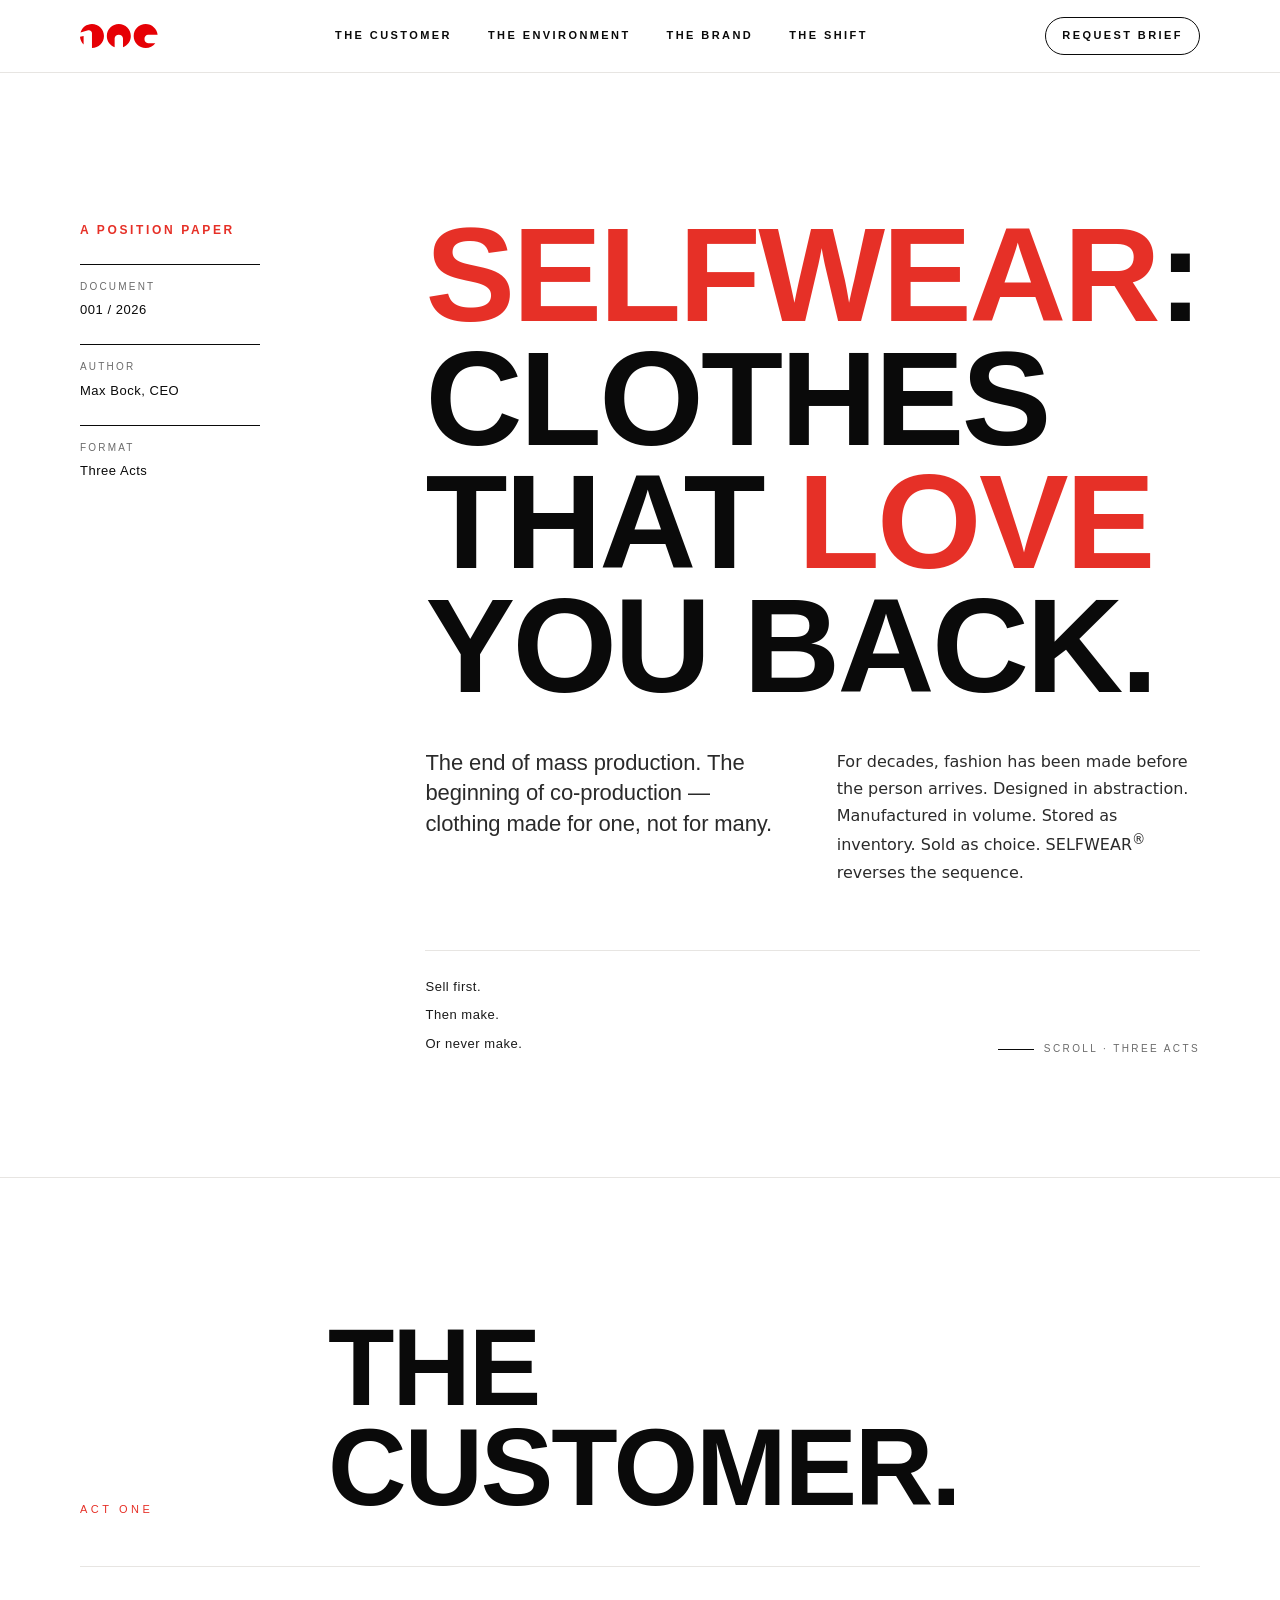
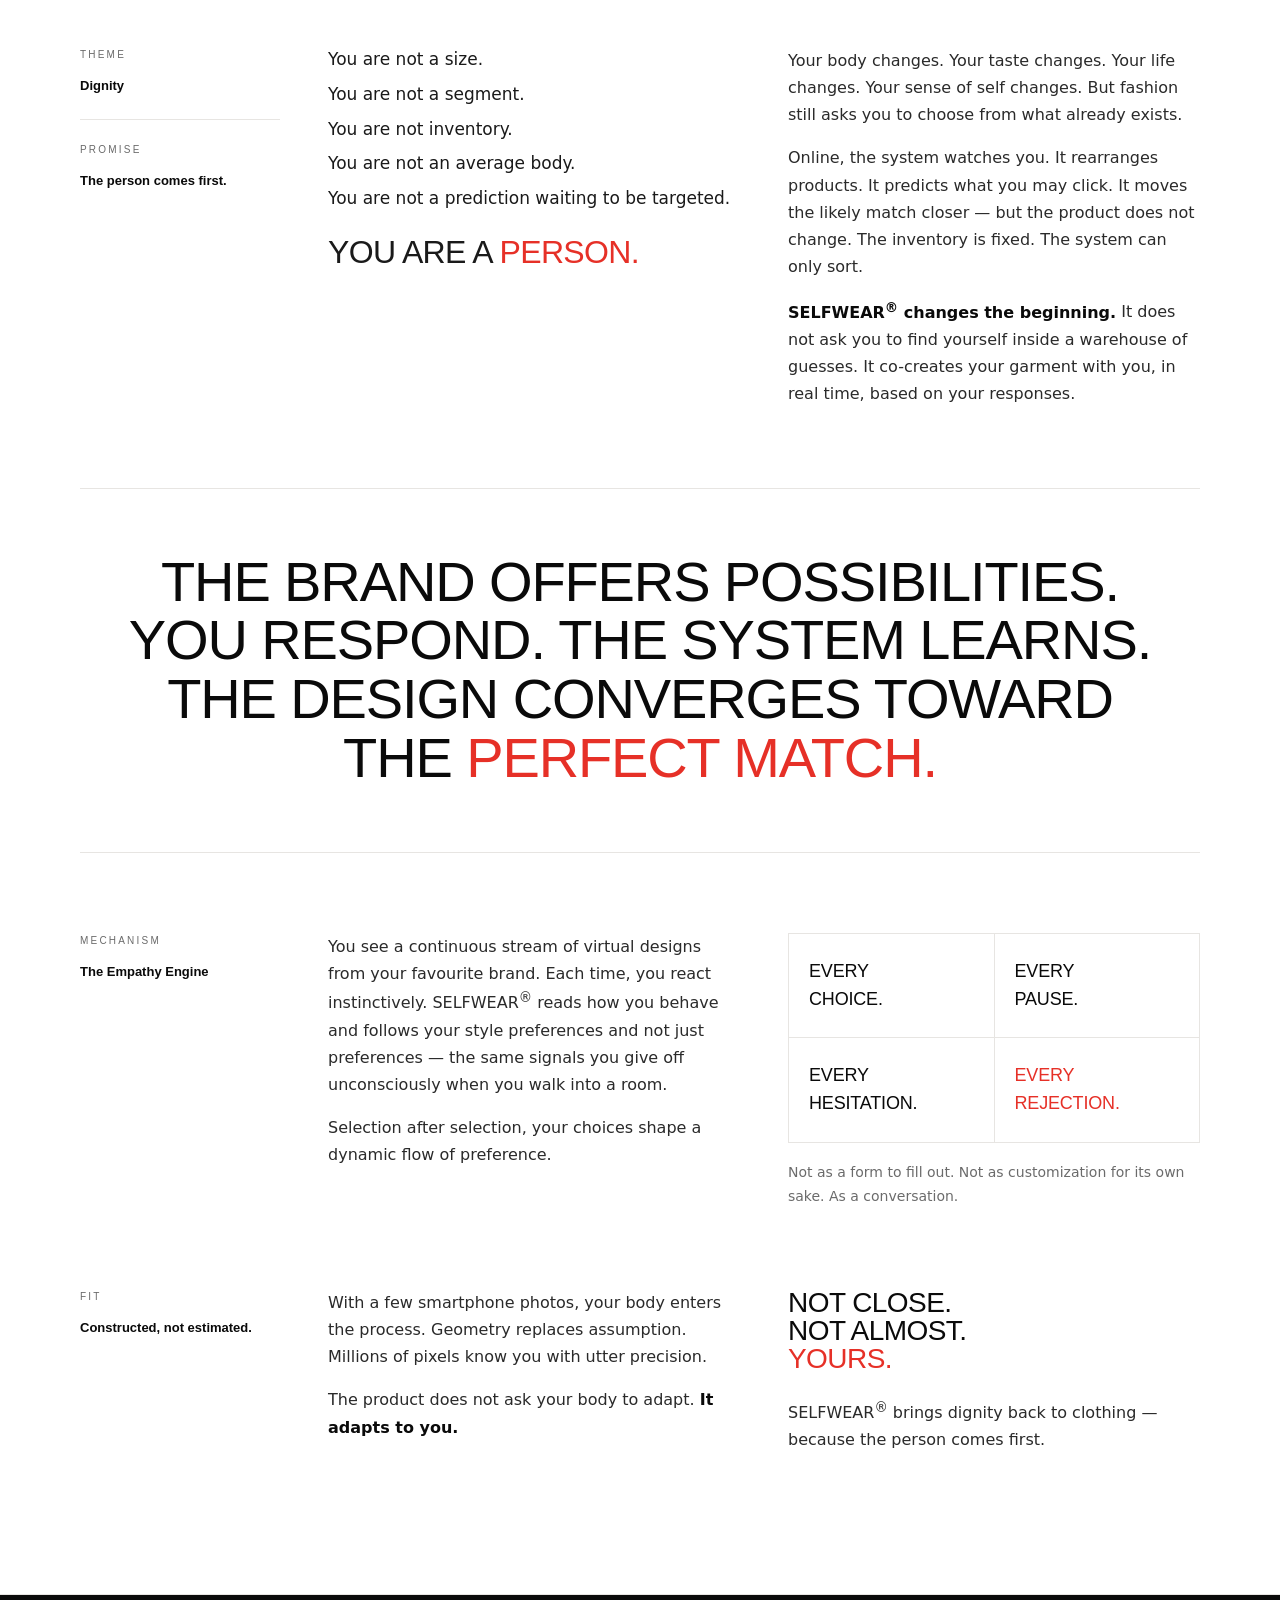
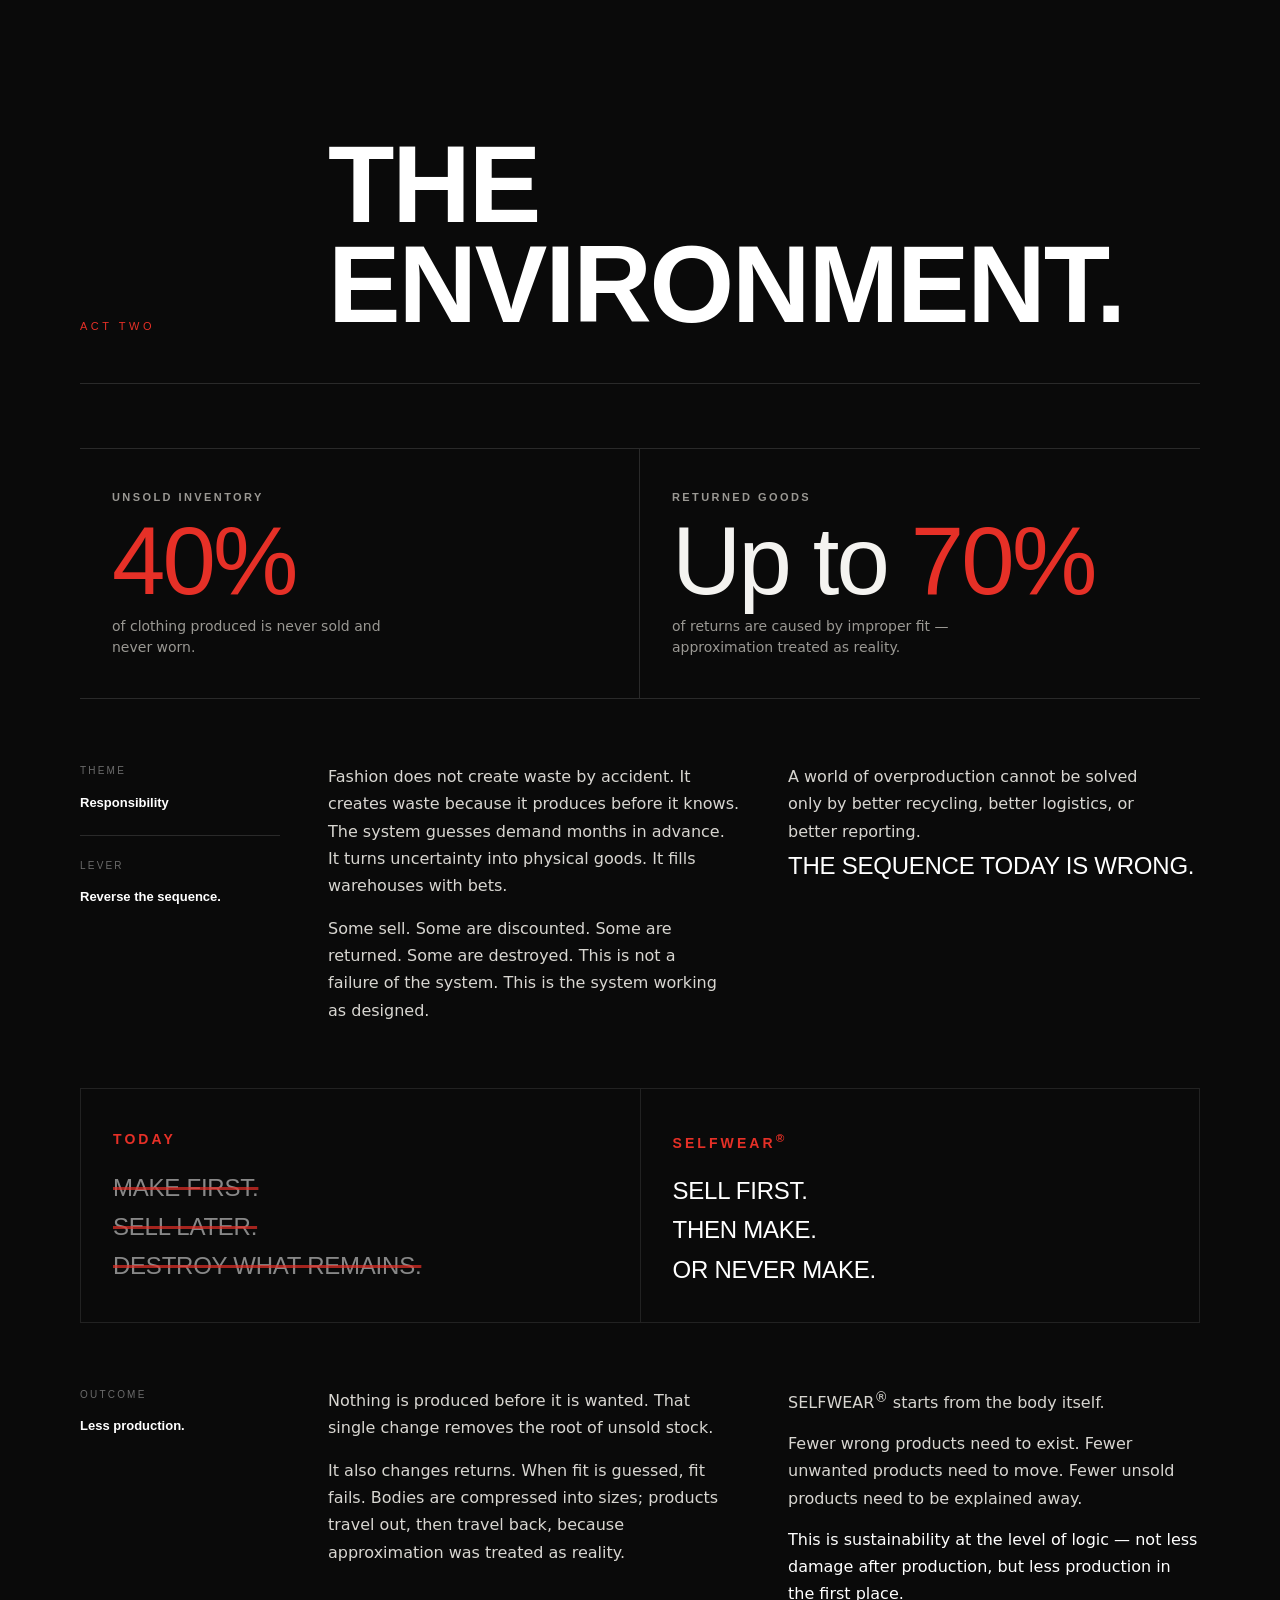
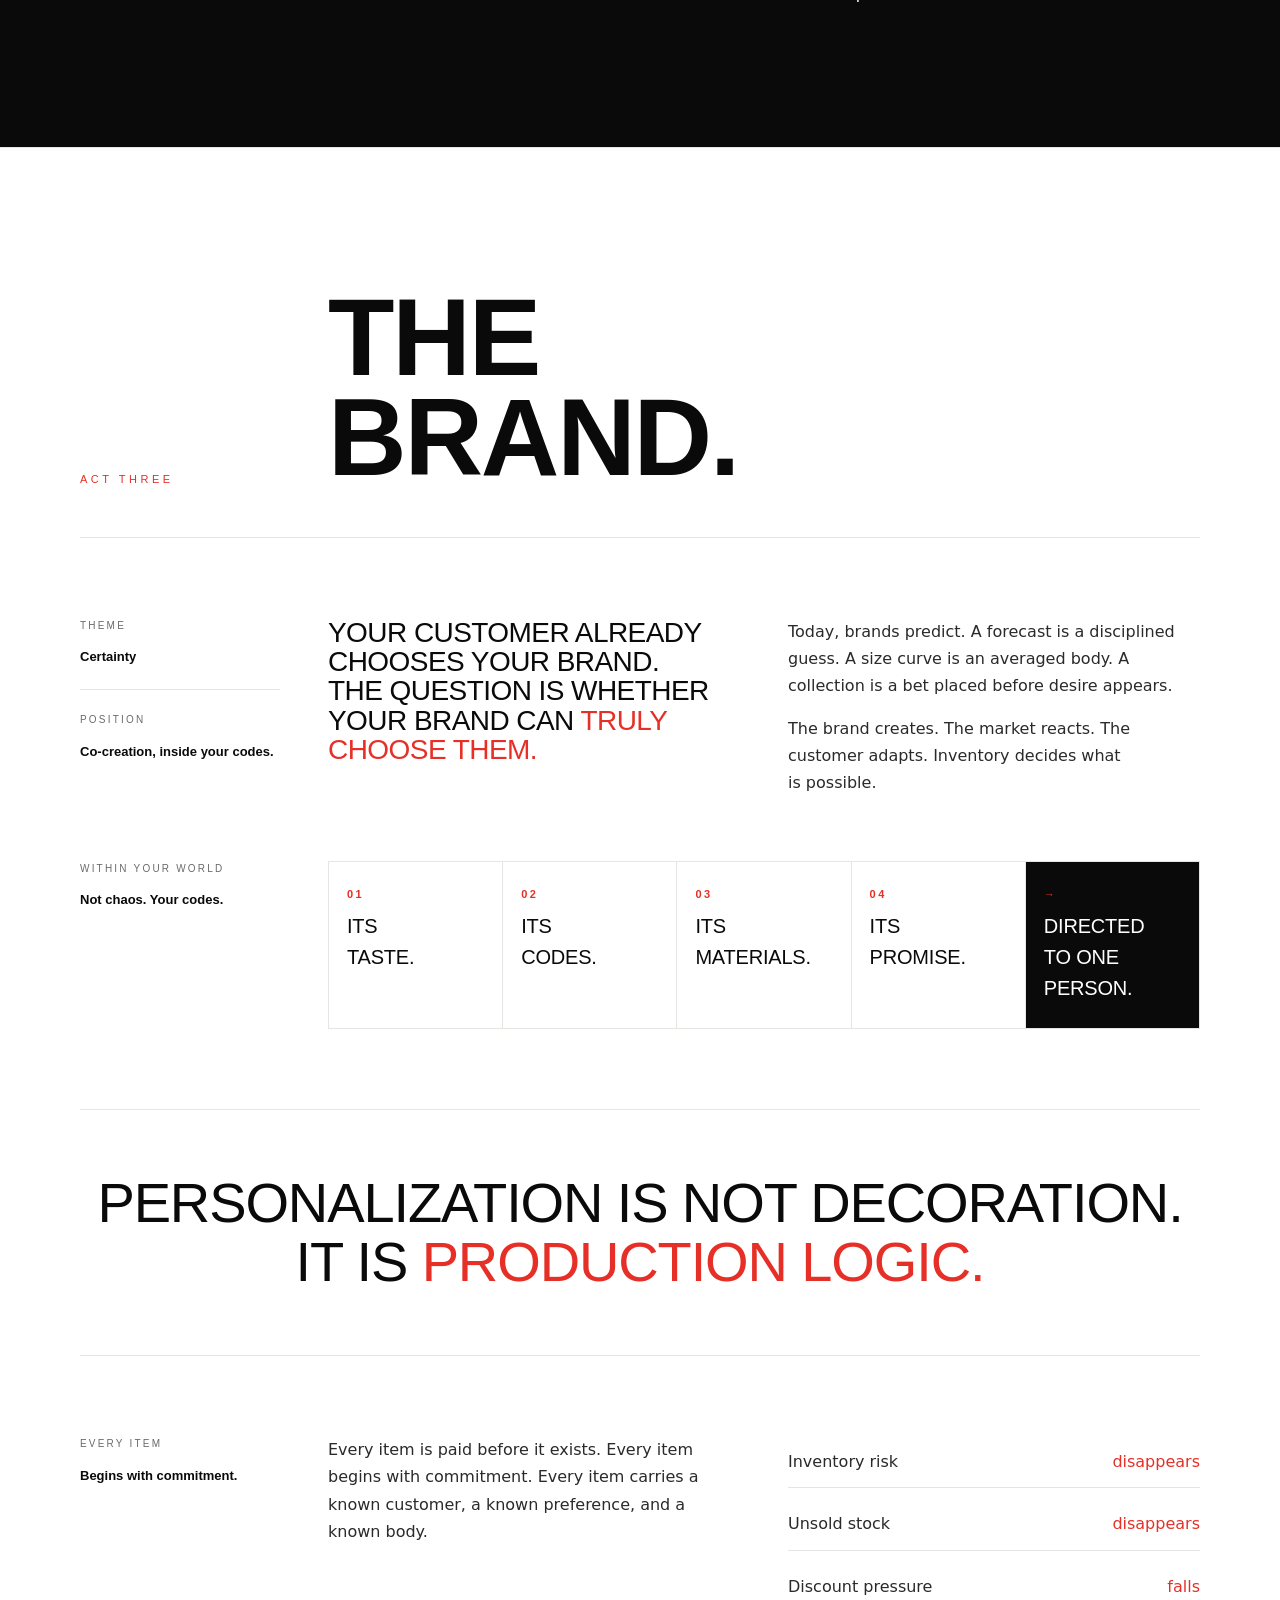
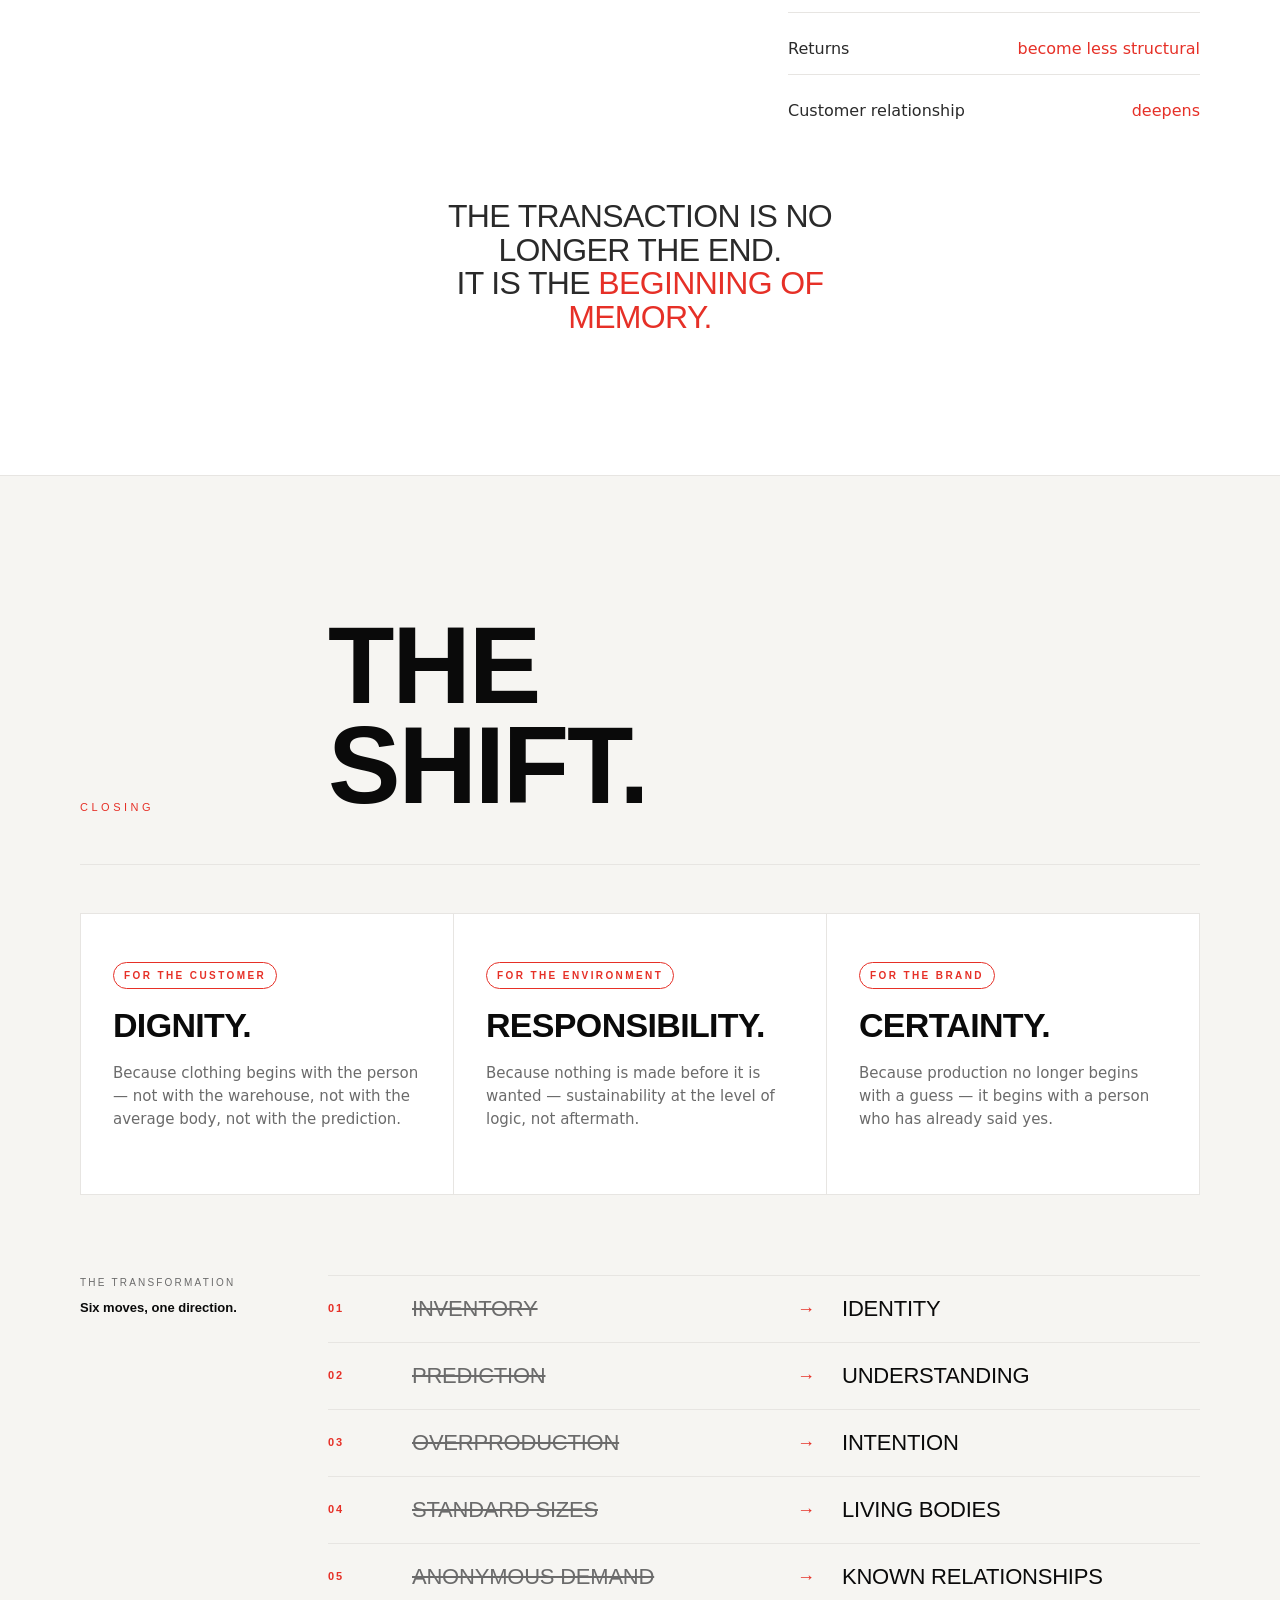
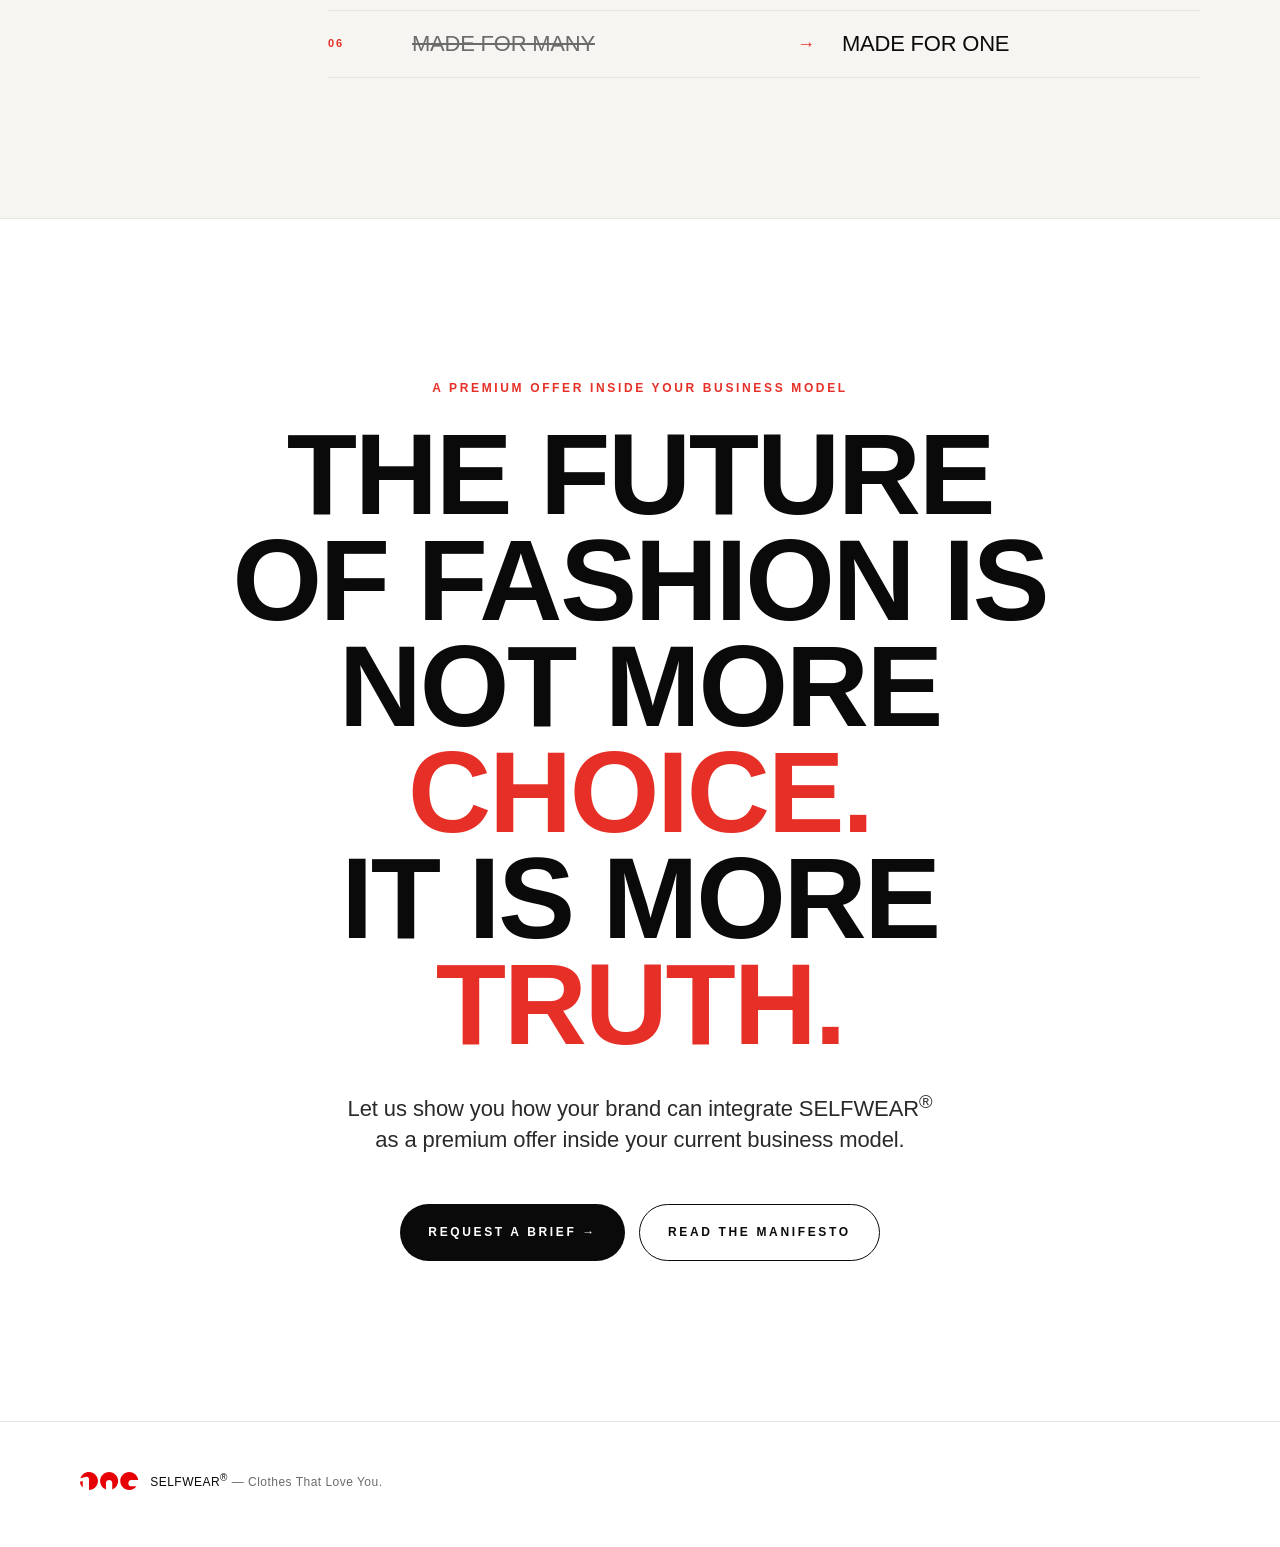
==== commit 08434f22: "Test Selfwear all in red" ====
--- a/index.html
+++ b/index.html
@@ -469,7 +469,7 @@
         </div>
       </aside>
       <div>
-        <h1 class="display">Self<span style="color:var(--accent)">wear:</span><br>Clothes<br>That <em>Love</em><br>You Back.</h1>
+        <h1 class="display"><span style="color:var(--accent)">Selfwear</span>:<br>Clothes<br>That <em>Love</em><br>You Back.</h1>
         <div class="hero-lede">
           <p class="lede">The end of mass production. The beginning of co-production — clothing made for one, not for many.</p>
           <p class="body">For decades, fashion has been made before the person arrives. Designed in abstraction. Manufactured in volume. Stored as inventory. Sold as choice. SELFWEAR<sup>®</sup> reverses the sequence.</p>
